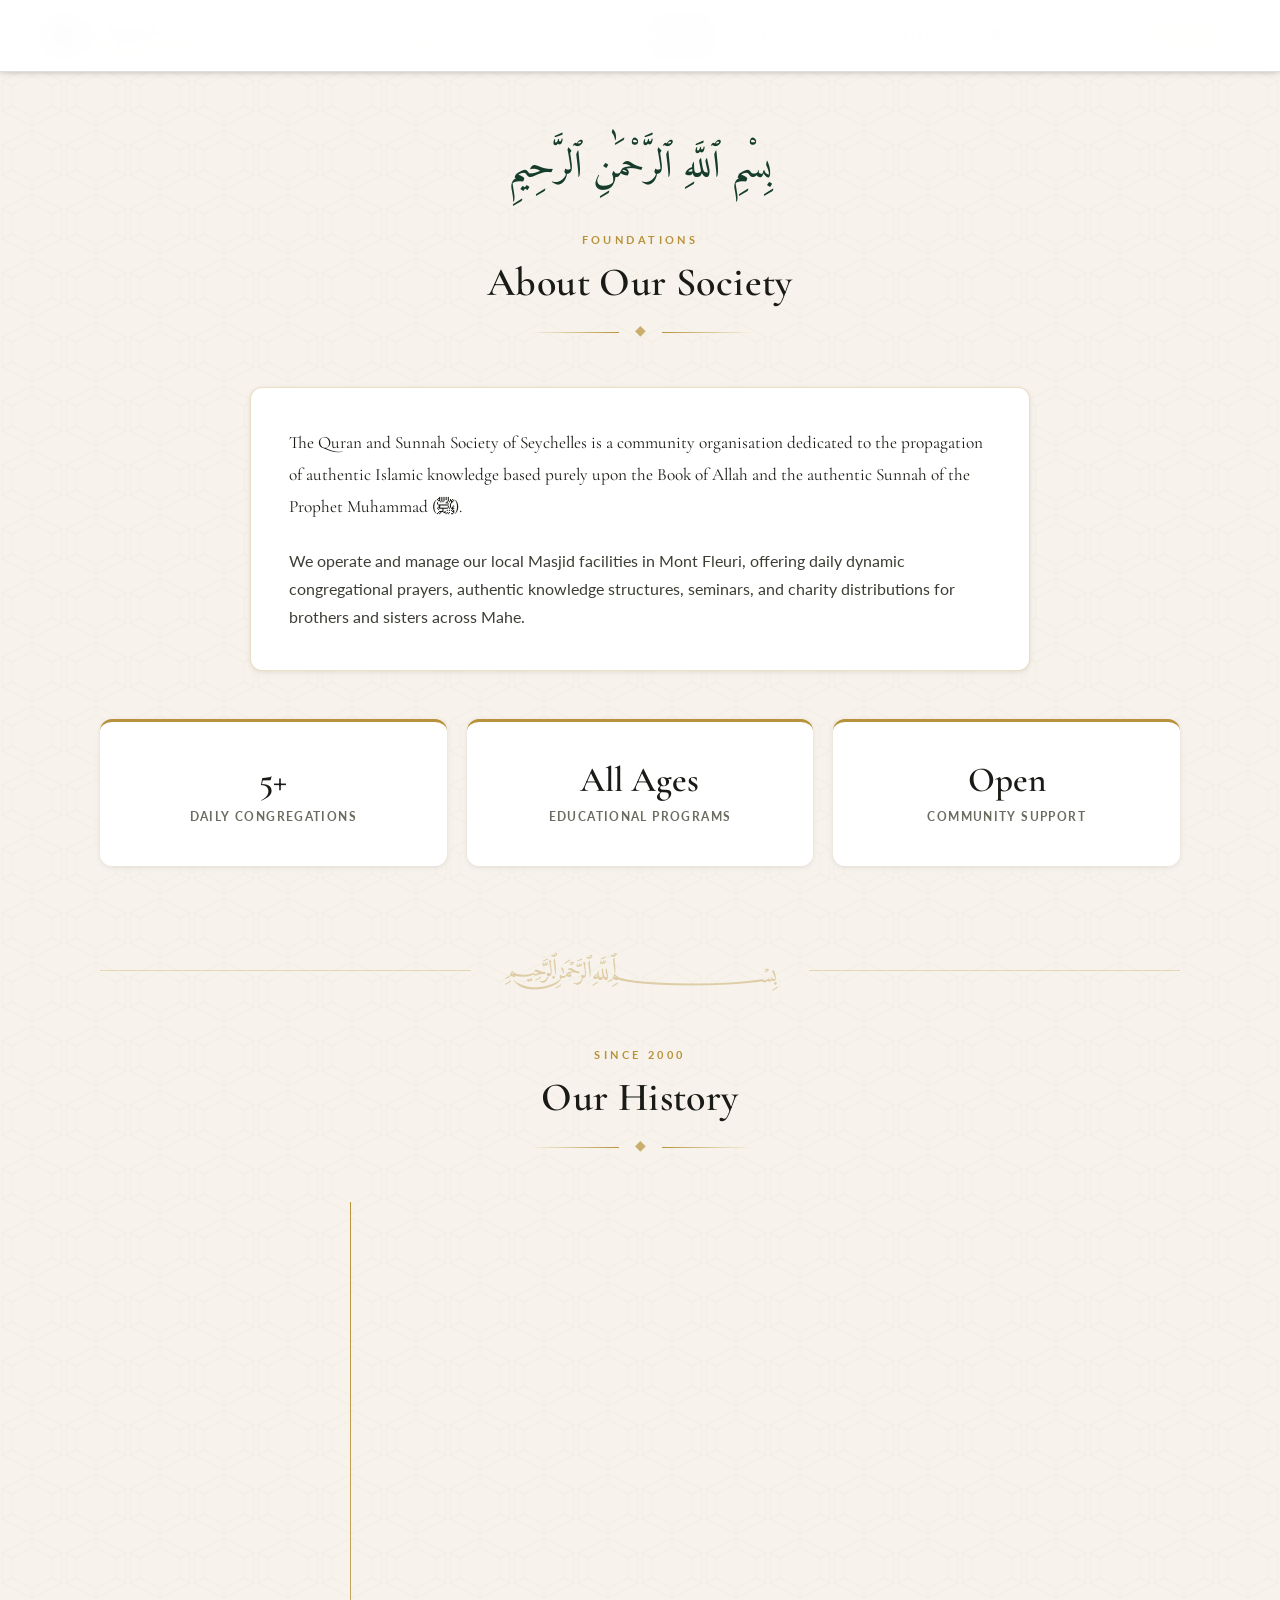
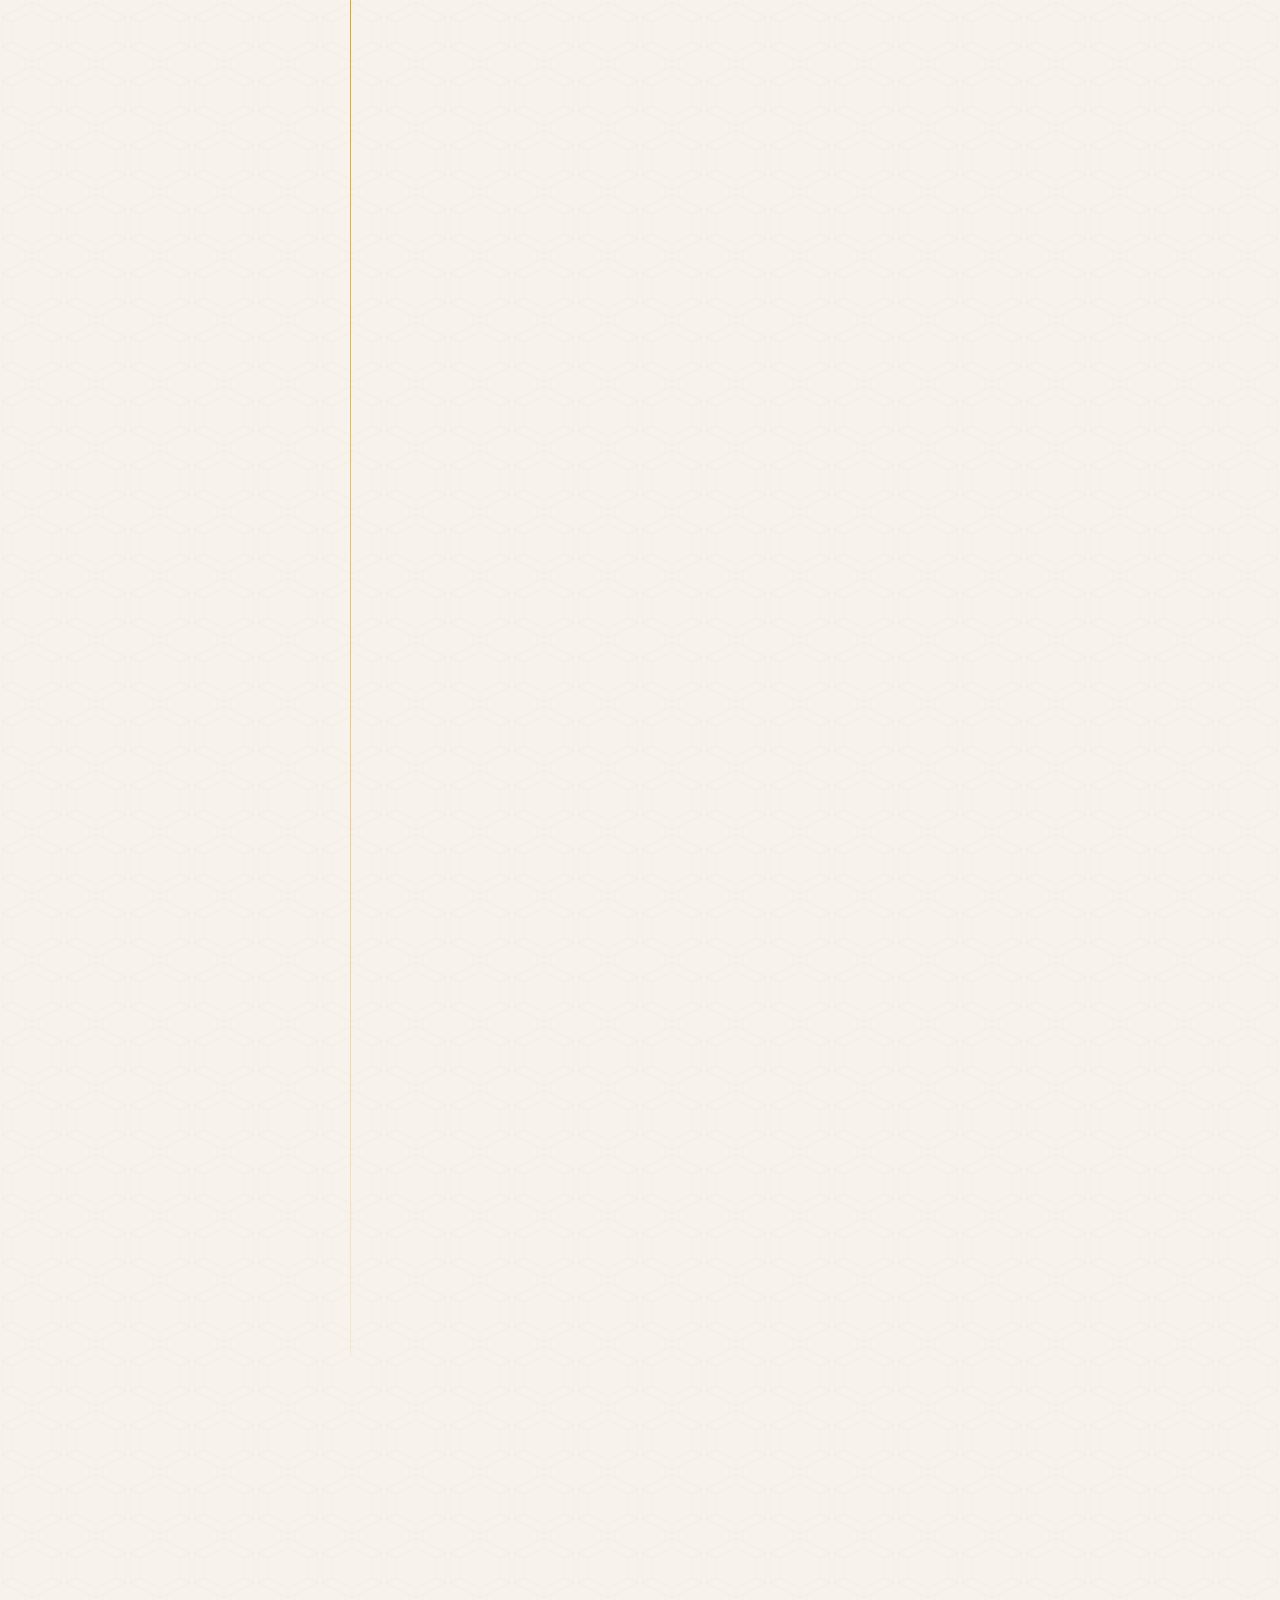
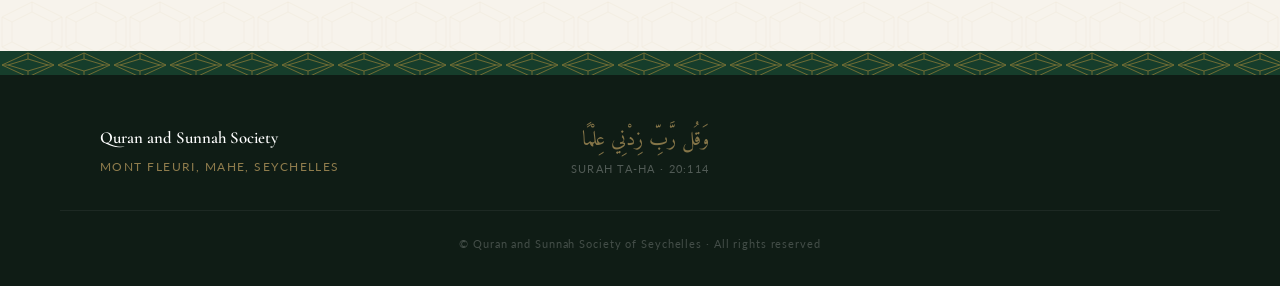
==== about.html @ 9566b336 "Add files via upload" ====
<!doctype html>
<html lang="en" data-theme="light">
  <head>
    <meta charset="UTF-8" />
    <meta name="viewport" content="width=device-width, initial-scale=1.0" />
    <title>About Us — QSS Seychelles</title>
    <link
      href="https://fonts.googleapis.com/css2?family=Cormorant+Garamond:ital,wght@0,300;0,400;0,600;0,700;1,300;1,400&family=Amiri:ital,wght@0,400;0,700;1,400&family=Lato:wght@300;400;700&display=swap"
      rel="stylesheet"
    />
    <link rel="stylesheet" href="style.css" />
    <script src="js/theme.js"></script>
    <script type="module" src="js/components/nav.js"></script>
  </head>

  <body class="geo-pattern">
    <a class="skip-link" href="#main-content">Skip to content</a>

    <nav aria-label="Main navigation">
      <a href="index.html" class="nav-logo" aria-label="QSS Seychelles – home">
        <img
          src="qss_logo.png"
          alt=""
          aria-hidden="true"
          width="42"
          height="42"
        />
        <div class="nav-logo-text">
          Quran &amp; Sunnah Society<span>Seychelles</span>
        </div>
      </a>
      <div class="nav-right">
        <button
          id="theme-toggle"
          class="theme-toggle"
          aria-label="Switch to dark mode"
          title="Switch to dark mode"
        >
          🌙
        </button>
        <button
          class="nav-toggle"
          id="nav-toggle"
          aria-label="Open navigation menu"
          aria-expanded="false"
          aria-controls="nav-links"
        >
          <span></span><span></span><span></span>
        </button>
      </div>
      <ul class="nav-links" id="nav-links" role="list">
        <li><a href="index.html">Home</a></li>
        <li>
          <a href="about.html" class="active" aria-current="page">About</a>
        </li>
        <li><a href="events.html">Events &amp; Classes</a></li>
        <li><a href="gallery.html">Gallery</a></li>
        <li><a href="donate.html">Donate</a></li>
        <li><a href="contact.html">Contact</a></li>
        <li><a href="admin.html" class="nav-admin">Dashboard</a></li>
      </ul>
    </nav>

    <main id="main-content" class="container page-wrapper">
      <div
        class="bismillah-header"
        lang="ar"
        aria-label="In the name of Allah, the Most Gracious, the Most Merciful"
      >
        بِسْمِ ٱللَّهِ ٱلرَّحْمَٰنِ ٱلرَّحِيمِ
      </div>
      <span class="eyebrow" style="text-align: center; display: block"
        >Foundations</span
      >
      <h1 class="section-title">About Our Society</h1>
      <div class="section-rule" aria-hidden="true">
        <span class="section-rule-line"></span>
        <span class="section-rule-glyph">◆</span>
        <span class="section-rule-line"></span>
      </div>

      <div class="content-card" style="max-width: 780px; margin: 0 auto 3rem">
        <p
          style="
            line-height: 1.85;
            color: var(--text-primary);
            font-size: 1.08rem;
            margin-bottom: 1.5rem;
            font-family: &quot;Cormorant Garamond&quot;, serif;
          "
        >
          The Quran and Sunnah Society of Seychelles is a community organisation
          dedicated to the propagation of authentic Islamic knowledge based
          purely upon the Book of Allah and the authentic Sunnah of the Prophet
          Muhammad (ﷺ).
        </p>
        <p
          style="
            line-height: 1.8;
            color: var(--text-secondary);
            font-size: 0.98rem;
          "
        >
          We operate and manage our local Masjid facilities in Mont Fleuri,
          offering daily dynamic congregational prayers, authentic knowledge
          structures, seminars, and charity distributions for brothers and
          sisters across Mahe.
        </p>
      </div>

      <div
        style="
          display: grid;
          grid-template-columns: repeat(
            auto-fit,
            minmax(min(100%, 220px), 1fr)
          );
          gap: 1.25rem;
          margin-top: 2rem;
        "
        role="list"
        aria-label="Key statistics"
      >
        <div
          style="
            background: var(--surface);
            padding: clamp(1.5rem, 4vw, 2.5rem) 1.5rem;
            border-radius: 12px;
            text-align: center;
            border-top: 3px solid var(--gilt);
            box-shadow: var(--shadow-sm);
          "
          role="listitem"
        >
          <div
            style="
              font-family: &quot;Cormorant Garamond&quot;, serif;
              font-size: 2.2rem;
              color: var(--text-primary);
              font-weight: 600;
              line-height: 1;
            "
          >
            5+
          </div>
          <div
            style="
              color: var(--text-muted);
              font-size: 0.72rem;
              text-transform: uppercase;
              margin-top: 0.6rem;
              font-weight: 700;
              letter-spacing: 0.12em;
            "
          >
            Daily Congregations
          </div>
        </div>
        <div
          style="
            background: var(--surface);
            padding: clamp(1.5rem, 4vw, 2.5rem) 1.5rem;
            border-radius: 12px;
            text-align: center;
            border-top: 3px solid var(--gilt);
            box-shadow: var(--shadow-sm);
          "
          role="listitem"
        >
          <div
            style="
              font-family: &quot;Cormorant Garamond&quot;, serif;
              font-size: 2.2rem;
              color: var(--text-primary);
              font-weight: 600;
              line-height: 1;
            "
          >
            All Ages
          </div>
          <div
            style="
              color: var(--text-muted);
              font-size: 0.72rem;
              text-transform: uppercase;
              margin-top: 0.6rem;
              font-weight: 700;
              letter-spacing: 0.12em;
            "
          >
            Educational Programs
          </div>
        </div>
        <div
          style="
            background: var(--surface);
            padding: clamp(1.5rem, 4vw, 2.5rem) 1.5rem;
            border-radius: 12px;
            text-align: center;
            border-top: 3px solid var(--gilt);
            box-shadow: var(--shadow-sm);
          "
          role="listitem"
        >
          <div
            style="
              font-family: &quot;Cormorant Garamond&quot;, serif;
              font-size: 2.2rem;
              color: var(--text-primary);
              font-weight: 600;
              line-height: 1;
            "
          >
            Open
          </div>
          <div
            style="
              color: var(--text-muted);
              font-size: 0.72rem;
              text-transform: uppercase;
              margin-top: 0.6rem;
              font-weight: 700;
              letter-spacing: 0.12em;
            "
          >
            Community Support
          </div>
        </div>
      </div>

      <div class="history-section">
        <div
          class="section-divider"
          style="margin-bottom: 3rem"
          aria-hidden="true"
        >
          <span class="section-divider-line"></span>
          <span class="section-divider-arabic">﷽</span>
          <span class="section-divider-line"></span>
        </div>

        <span class="eyebrow" style="text-align: center; display: block"
          >Since 2000</span
        >
        <h2 class="section-title">Our History</h2>
        <div class="section-rule" aria-hidden="true">
          <span class="section-rule-line"></span>
          <span class="section-rule-glyph">◆</span>
          <span class="section-rule-line"></span>
        </div>

        <div class="timeline">
          <div class="timeline-entry reveal">
            <div class="timeline-year">
              <span class="timeline-year-num">2000</span>
            </div>
            <div class="timeline-body">
              <div class="timeline-label">Registration</div>
              <h3 class="timeline-heading">A Society Is Founded</h3>
              <p class="timeline-text">
                The Qur'aan and Sunnah Society of Seychelles was officially
                registered on the 10th October 2000, with a common goal of
                establishing an Islamic Centre comprising a masjid, classrooms,
                an information centre, a library, and an office.
              </p>
              <p class="timeline-text">
                Islam was expanding among the Seychellois in the mid-nineties,
                and there was a growing need to decentralise the Islamic
                activities then concentrated at the single masjid in Victoria —
                the only masjid in Seychelles at that time.
              </p>
            </div>
          </div>

          <div class="timeline-entry reveal">
            <div class="timeline-year">
              <span
                class="timeline-year-num"
                style="font-size: 0.95rem; color: var(--text-muted)"
                >Early Days</span
              >
            </div>
            <div class="timeline-body">
              <div class="timeline-label">La Louise</div>
              <h3 class="timeline-heading">Humble Beginnings</h3>
              <p class="timeline-text">
                Due to limited funds and facilities, the Society initially
                functioned from La Louise — the residence of Imam Idris Yusuf,
                the first Seychellois imam to graduate from the Islamic
                University of Madinah, Saudi Arabia.
              </p>
              <p class="timeline-text">
                Daily activities included the five obligatory salah, Islamic
                knowledge sessions grounded in authentic 'aqeedah, propagation
                of Islam, and administrative work. Jumu'ah was performed under a
                large mango tree beneath a tent rented each week from SIDEC.
              </p>
              <div class="timeline-highlight">
                "Each week the few Muslim brothers willingly contributed funds
                to cater for the rental of the tent."
              </div>
            </div>
          </div>

          <div class="timeline-entry reveal">
            <div class="timeline-year">
              <span
                class="timeline-year-num"
                style="font-size: 0.95rem; color: var(--text-muted)"
                >Growth</span
              >
            </div>
            <div class="timeline-body">
              <div class="timeline-label">Beaufond Lane · Mont Fleuri</div>
              <h3 class="timeline-heading">A Permanent Home Takes Shape</h3>
              <p class="timeline-text">
                As the local Muslim population grew, membership fees allowed the
                Society to rent a carpentry workshop from Mr Fernand Laporte at
                Beaufond Lane, Mont Fleuri. All activities were relocated to
                this new address — the very land the Masjid stands on today.
              </p>
              <p class="timeline-text">
                Brothers contributed financially and physically to convert the
                workshop into a prayer hall, separated by curtains to
                accommodate male and female worshippers, with a small office and
                library alongside.
              </p>
            </div>
          </div>

          <div class="timeline-entry reveal">
            <div class="timeline-year">
              <span
                class="timeline-year-num"
                style="font-size: 0.95rem; color: var(--text-muted)"
                >Expansion</span
              >
            </div>
            <div class="timeline-body">
              <div class="timeline-label">Education &amp; Outreach</div>
              <h3 class="timeline-heading">Knowledge Programmes Flourish</h3>
              <p class="timeline-text">
                As the centre gained recognition, its programmes intensified.
                Islamic lessons in 'aqeedah, fiqh, and hadeeth were conducted
                for both men and women, alongside a madrassa for children.
                Weekend lectures and full-day educational programmes became
                regular features.
              </p>
              <p class="timeline-text">
                During Ramadan, sponsored iftar and dinner programmes were
                organised. For da'wah, adverts were placed in the local
                newspaper twice monthly offering free distribution of books, and
                visitors were welcomed to the centre.
              </p>
            </div>
          </div>

          <div class="timeline-entry reveal">
            <div class="timeline-year">
              <span class="timeline-year-num">2007</span>
            </div>
            <div class="timeline-body">
              <div class="timeline-label">Land Acquisition</div>
              <h3 class="timeline-heading">The Land Is Secured</h3>
              <p class="timeline-text">
                The centre had begun attracting foreign Muslim visitors, and
                contacts were established to seek sponsors for the construction
                of a proper masjid. Alhamdulillah, in 2007 Mr Fernand Laporte
                agreed to sell the land housing the centre to the Society.
              </p>
              <p class="timeline-text">
                An adjacent plot belonging to Mr Decise Hoarau was also
                purchased, made possible through the generous sponsorship of DAR
                AL BER Society — a charitable organisation based in Dubai.
              </p>
              <div class="timeline-highlight">
                "Upon his visit to the centre, a member of the UAE royal family
                expressed his desire to sponsor the masjid project —
                alhamdulillah."
              </div>
            </div>
          </div>

          <div class="timeline-entry reveal">
            <div class="timeline-year">
              <span class="timeline-year-num">2013</span>
            </div>
            <div class="timeline-body">
              <div class="timeline-label">Completion</div>
              <h3 class="timeline-heading">The Masjid Is Complete</h3>
              <p class="timeline-text">
                The masjid project was completed in the year 2013,
                alhamdulillah. The Quran and Sunnah Society now operates from a
                fully equipped facility: a spacious masjid, four classrooms, an
                office, a janaza room, a library, and an information centre —
                His Highness Sheikh Dr. Sultan Bin Khalifa Bin Zayed Al Nahyan's
                Masjid at Beaufond Lane, Mont Fleuri, Mahé, Seychelles.
              </p>
            </div>
          </div>
        </div>

        <div class="history-close-card reveal">
          <span class="history-close-arabic" lang="ar">الْحَمْدُ لِلَّهِ</span>
          <p class="history-close-text">
            From a mango tree and a rented tent, to a fully equipped masjid
            serving the Seychellois community — all praise and gratitude belong
            to Allah alone.
          </p>
        </div>
      </div>
    </main>

    <div class="geo-band" aria-hidden="true"></div>
    <footer class="site-footer" aria-label="Site footer">
      <div class="container footer-inner">
        <div class="footer-brand">
          <div class="footer-logo-text">Quran and Sunnah Society</div>
          <div class="footer-location">Mont Fleuri, Mahe, Seychelles</div>
        </div>
        <nav class="footer-links" aria-label="Footer navigation">
          <a href="index.html">Home</a>
          <a href="about.html">About</a>
          <a href="events.html">Events</a>
          <a href="gallery.html">Gallery</a>
          <a href="donate.html">Donate</a>
          <a href="contact.html">Contact</a>
        </nav>
        <div class="footer-ayah">
          <span class="footer-arabic" lang="ar"
            >وَقُل رَّبِّ زِدْنِي عِلْمًا</span
          >
          <span class="footer-ref">Surah Ta-Ha · 20:114</span>
        </div>
      </div>
      <div class="container footer-bottom">
        <p>© Quran and Sunnah Society of Seychelles · All rights reserved</p>
      </div>
    </footer>
  </body>
</html>
---- style.css ----
/* ==========================================================================
   QSS SEYCHELLES — REMASTERED STYLESHEET v3
   Fixes: mobile nav, hero overflow, layout stacking, responsiveness
   ========================================================================== */

@import url("https://fonts.googleapis.com/css2?family=Cormorant+Garamond:ital,wght@0,300;0,400;0,600;0,700;1,300;1,400&family=Amiri:ital,wght@0,400;0,700;1,400&family=Lato:wght@300;400;700&display=swap");

/* ══════════════════════════════════════════════════════════════════════════
   DESIGN TOKENS — LIGHT MODE (default)
   ══════════════════════════════════════════════════════════════════════════ */
:root {
  --forest: #163d2b;
  --forest-mid: #1e5238;
  --moss: #2a6049;
  --gilt: #b8923a;
  --gilt-light: #d4b06a;
  --gilt-pale: #efe3c7;

  --bg: #f7f3ec;
  --bg-mid: #ede8df;
  --surface: #ffffff;
  --surface-raised: #fdfaf6;
  --ink: #0f1c15;

  --text-primary: #1a1a16;
  --text-secondary: #3d3d35;
  --text-muted: #6b6b60;

  --border: rgba(184, 146, 58, 0.3);
  --border-strong: rgba(184, 146, 58, 0.55);

  --shadow-sm:
    0 1px 4px rgba(15, 28, 21, 0.06), 0 2px 8px rgba(15, 28, 21, 0.04);
  --shadow-md:
    0 4px 16px rgba(15, 28, 21, 0.1), 0 2px 6px rgba(15, 28, 21, 0.06);
  --shadow-lg:
    0 8px 32px rgba(15, 28, 21, 0.14), 0 3px 10px rgba(15, 28, 21, 0.07);

  --nav-bg: rgba(255, 255, 255, 0.96);
  --nav-h: 72px;
  --nav-text: var(--ink);

  --focus-ring: 0 0 0 3px rgba(184, 146, 58, 0.45);
  --transition: all 0.25s cubic-bezier(0.4, 0, 0.2, 1);

  --geo-stroke: rgba(184, 146, 58, 0.13);
  --geo-bg: var(--bg);

  --toggle-bg: var(--forest);
  --toggle-icon: "🌙";
}

/* ══════════════════════════════════════════════════════════════════════════
   DARK MODE TOKENS
   ══════════════════════════════════════════════════════════════════════════ */
[data-theme="dark"] {
  --bg: #0d1a12;
  --bg-mid: #111f16;
  --surface: #162218;
  --surface-raised: #1c2d1f;
  --ink: #f0ebe0;

  --text-primary: #ede8df;
  --text-secondary: #b8b4a8;
  --text-muted: #7a7a6e;

  --border: rgba(184, 146, 58, 0.18);
  --border-strong: rgba(184, 146, 58, 0.36);

  --shadow-sm: 0 1px 4px rgba(0, 0, 0, 0.3), 0 2px 8px rgba(0, 0, 0, 0.2);
  --shadow-md: 0 4px 16px rgba(0, 0, 0, 0.4), 0 2px 6px rgba(0, 0, 0, 0.25);
  --shadow-lg: 0 8px 32px rgba(0, 0, 0, 0.5), 0 3px 10px rgba(0, 0, 0, 0.3);

  --nav-bg: rgba(13, 26, 18, 0.97);

  --geo-stroke: rgba(184, 146, 58, 0.08);
  --gilt-pale: rgba(184, 146, 58, 0.12);

  --toggle-bg: var(--gilt);
}

@media (prefers-color-scheme: dark) {
  :root:not([data-theme="light"]) {
    --bg: #0d1a12;
    --bg-mid: #111f16;
    --surface: #162218;
    --surface-raised: #1c2d1f;
    --ink: #f0ebe0;
    --text-primary: #ede8df;
    --text-secondary: #b8b4a8;
    --text-muted: #7a7a6e;
    --border: rgba(184, 146, 58, 0.18);
    --border-strong: rgba(184, 146, 58, 0.36);
    --shadow-sm: 0 1px 4px rgba(0, 0, 0, 0.3), 0 2px 8px rgba(0, 0, 0, 0.2);
    --shadow-md: 0 4px 16px rgba(0, 0, 0, 0.4), 0 2px 6px rgba(0, 0, 0, 0.25);
    --shadow-lg: 0 8px 32px rgba(0, 0, 0, 0.5), 0 3px 10px rgba(0, 0, 0, 0.3);
    --nav-bg: rgba(13, 26, 18, 0.97);
    --geo-stroke: rgba(184, 146, 58, 0.08);
    --gilt-pale: rgba(184, 146, 58, 0.12);
  }
}

/* ══════════════════════════════════════════════════════════════════════════
   RESET & BASE
   ══════════════════════════════════════════════════════════════════════════ */
*,
*::before,
*::after {
  box-sizing: border-box;
  margin: 0;
  padding: 0;
}

html {
  scroll-behavior: smooth;
  -webkit-text-size-adjust: 100%;
}

@media (prefers-reduced-motion: reduce) {
  html {
    scroll-behavior: auto;
  }
  *,
  *::before,
  *::after {
    animation-duration: 0.01ms !important;
    animation-iteration-count: 1 !important;
    transition-duration: 0.01ms !important;
  }
}

body {
  font-family: "Lato", sans-serif;
  background: var(--bg);
  color: var(--text-primary);
  overflow-x: hidden;
  padding-top: var(--nav-h);
  line-height: 1.65;
  transition:
    background 0.3s ease,
    color 0.3s ease;
}

img {
  max-width: 100%;
  height: auto;
  display: block;
}

a {
  color: inherit;
  text-decoration: none;
}

button {
  font-family: inherit;
  cursor: pointer;
}

/* ══════════════════════════════════════════════════════════════════════════
   LAYOUT
   ══════════════════════════════════════════════════════════════════════════ */
.container {
  width: 100%;
  max-width: 1160px;
  margin: 0 auto;
  padding: 0 clamp(1rem, 4vw, 2.5rem);
}

/* ══════════════════════════════════════════════════════════════════════════
   GEOMETRIC BACKGROUND PATTERN
   ══════════════════════════════════════════════════════════════════════════ */
.geo-pattern {
  background-color: var(--bg);
  background-image: url("data:image/svg+xml,%3Csvg xmlns='http://www.w3.org/2000/svg' width='64' height='64'%3E%3Cg fill='none' stroke='%23B8923A' stroke-width='0.45' opacity='0.12'%3E%3Cpolygon points='32,2 62,17 62,47 32,62 2,47 2,17'/%3E%3Cpolygon points='32,12 52,22 52,42 32,52 12,42 12,22'/%3E%3Cline x1='32' y1='2' x2='32' y2='12'/%3E%3Cline x1='62' y1='17' x2='52' y2='22'/%3E%3Cline x1='62' y1='47' x2='52' y2='42'/%3E%3Cline x1='32' y1='62' x2='32' y2='52'/%3E%3Cline x1='2' y1='47' x2='12' y2='42'/%3E%3Cline x1='2' y1='17' x2='12' y2='22'/%3E%3C/g%3E%3C/svg%3E");
}

[data-theme="dark"] .geo-pattern {
  background-image: url("data:image/svg+xml,%3Csvg xmlns='http://www.w3.org/2000/svg' width='64' height='64'%3E%3Cg fill='none' stroke='%23B8923A' stroke-width='0.45' opacity='0.06'%3E%3Cpolygon points='32,2 62,17 62,47 32,62 2,47 2,17'/%3E%3Cpolygon points='32,12 52,22 52,42 32,52 12,42 12,22'/%3E%3Cline x1='32' y1='2' x2='32' y2='12'/%3E%3Cline x1='62' y1='17' x2='52' y2='22'/%3E%3Cline x1='62' y1='47' x2='52' y2='42'/%3E%3Cline x1='32' y1='62' x2='32' y2='52'/%3E%3Cline x1='2' y1='47' x2='12' y2='42'/%3E%3Cline x1='2' y1='17' x2='12' y2='22'/%3E%3C/g%3E%3C/svg%3E");
}

/* ══════════════════════════════════════════════════════════════════════════
   GEO BAND DIVIDER
   ══════════════════════════════════════════════════════════════════════════ */
.geo-band {
  width: 100%;
  height: 24px;
  background-color: var(--forest);
  background-image: url("data:image/svg+xml,%3Csvg xmlns='http://www.w3.org/2000/svg' width='56' height='28'%3E%3Cg fill='none' stroke='%23B8923A' stroke-width='1' opacity='0.55'%3E%3Cpolygon points='28,2 54,14 28,26 2,14'/%3E%3Cpolygon points='28,8 48,14 28,20 8,14'/%3E%3Cline x1='28' y1='2' x2='28' y2='8'/%3E%3Cline x1='54' y1='14' x2='48' y2='14'/%3E%3Cline x1='28' y1='26' x2='28' y2='20'/%3E%3Cline x1='2' y1='14' x2='8' y2='14'/%3E%3C/g%3E%3C/svg%3E");
  flex-shrink: 0;
}

/* ══════════════════════════════════════════════════════════════════════════
   NAVIGATION — FIXED MOBILE HAMBURGER + LAYOUT
   ══════════════════════════════════════════════════════════════════════════ */
nav {
  position: fixed;
  top: 0;
  left: 0;
  right: 0;
  height: var(--nav-h);
  background: var(--nav-bg);
  backdrop-filter: blur(16px);
  -webkit-backdrop-filter: blur(16px);
  border-bottom: 1px solid var(--border);
  display: flex;
  justify-content: space-between;
  align-items: center;
  padding: 0 clamp(1rem, 4vw, 2.5rem);
  z-index: 1000;
  box-shadow: var(--shadow-sm);
  transition:
    background 0.3s ease,
    border-color 0.3s ease;
}

[data-theme="light"] nav {
  background: rgba(255, 255, 255, 0.95);
  border-bottom-color: rgba(15, 28, 21, 0.14);
}

[data-theme="dark"] nav {
  background: rgba(13, 26, 18, 0.95);
  border-bottom-color: rgba(184, 146, 58, 0.24);
}

/* Logo */
.nav-logo {
  display: flex;
  align-items: center;
  gap: 0.75rem;
  text-decoration: none;
  flex-shrink: 0;
  min-width: 0;
}

.nav-logo img {
  height: 42px;
  width: auto;
  flex-shrink: 0;
  transition: transform 0.25s ease;
}

.nav-logo:hover img {
  transform: scale(1.06);
}

.nav-logo-text {
  font-family: "Cormorant Garamond", serif;
  color: var(--forest);
  font-weight: 700;
  font-size: clamp(0.9rem, 2vw, 1.1rem);
  display: flex;
  flex-direction: column;
  line-height: 1.2;
  min-width: 0;
}

[data-theme="dark"] .nav-logo-text {
  color: #6fb88a;
}

.nav-logo-text span {
  font-size: 0.65rem;
  font-family: "Lato", sans-serif;
  color: var(--gilt);
  text-transform: uppercase;
  letter-spacing: 0.24em;
  font-weight: 700;
}

/* Nav right group — theme toggle + hamburger */
.nav-right {
  display: flex;
  align-items: center;
  gap: 0.5rem;
}

/* Links */
.nav-links {
  display: flex;
  list-style: none;
  gap: 0.15rem;
  align-items: center;
}

.nav-links a {
  display: flex;
  align-items: center;
  text-decoration: none;
  color: var(--nav-text);
  font-size: 0.73rem;
  font-family: "Lato", sans-serif;
  font-weight: 700;
  text-transform: uppercase;
  letter-spacing: 0.11em;
  padding: 0.5rem 0.65rem;
  border-radius: 6px;
  transition: var(--transition);
  white-space: nowrap;
  min-height: 44px;
}

.nav-links a:hover {
  color: var(--forest);
  background: rgba(22, 61, 43, 0.12);
}

[data-theme="dark"] .nav-links a:hover {
  color: #6fb88a;
  background: rgba(111, 184, 138, 0.1);
}

.nav-links a:focus-visible {
  outline: none;
  box-shadow: var(--focus-ring);
}

.nav-links a.active {
  color: var(--forest);
  background: rgba(22, 61, 43, 0.12);
  position: relative;
}

[data-theme="dark"] .nav-links a.active {
  color: #6fb88a;
  background: rgba(111, 184, 138, 0.1);
}

.nav-links a.active::after {
  content: "";
  position: absolute;
  bottom: 6px;
  left: 0.65rem;
  right: 0.65rem;
  height: 2px;
  background: var(--gilt);
  border-radius: 2px;
}

.nav-links .nav-admin {
  color: var(--gilt) !important;
  border: 1px solid var(--border-strong);
  border-radius: 6px;
  margin-left: 0.25rem;
}

.nav-links .nav-admin:hover {
  background: var(--forest);
  color: var(--gilt-light) !important;
  border-color: var(--forest);
}

/* Dark mode toggle */
.theme-toggle {
  background: var(--surface);
  border: 1px solid var(--border-strong);
  border-radius: 10px;
  width: 44px;
  height: 40px;
  display: flex;
  align-items: center;
  justify-content: center;
  font-size: 1rem;
  color: var(--text-primary);
  transition: var(--transition);
  flex-shrink: 0;
  cursor: pointer;
}

.theme-toggle:hover {
  background: var(--bg-mid);
  border-color: var(--forest);
  color: var(--forest);
}

[data-theme="dark"] .theme-toggle {
  background: var(--surface-raised);
  color: var(--text-primary);
}

[data-theme="dark"] .theme-toggle:hover {
  background: var(--surface);
}

.theme-toggle:focus-visible {
  outline: none;
  box-shadow: var(--focus-ring);
}

/* Hamburger — hidden on desktop */
.nav-toggle {
  display: none;
  flex-direction: column;
  gap: 5px;
  background: var(--surface);
  border: 1px solid var(--border);
  border-radius: 10px;
  cursor: pointer;
  padding: 8px;
  min-width: 44px;
  min-height: 44px;
  align-items: center;
  justify-content: center;
}

.nav-toggle span {
  display: block;
  width: 22px;
  height: 2px;
  background: var(--text-primary);
  transition: var(--transition);
  border-radius: 2px;
}

[data-theme="dark"] .nav-toggle {
  background: var(--surface-raised);
  border-color: var(--border-strong);
}

.nav-toggle[aria-expanded="true"] span:nth-child(1) {
  transform: translateY(7px) rotate(45deg);
}
.nav-toggle[aria-expanded="true"] span:nth-child(2) {
  opacity: 0;
}
.nav-toggle[aria-expanded="true"] span:nth-child(3) {
  transform: translateY(-7px) rotate(-45deg);
}

/* ══════════════════════════════════════════════════════════════════════════
   TYPOGRAPHY
   ══════════════════════════════════════════════════════════════════════════ */
.eyebrow {
  display: block;
  font-family: "Lato", sans-serif;
  font-size: 0.67rem;
  font-weight: 700;
  text-transform: uppercase;
  letter-spacing: 0.32em;
  color: var(--gilt);
  margin-bottom: 0.65rem;
}

.section-title {
  font-family: "Cormorant Garamond", serif;
  color: var(--text-primary);
  font-size: clamp(1.75rem, 3.5vw, 2.5rem);
  font-weight: 600;
  line-height: 1.18;
  letter-spacing: 0.01em;
  text-align: center;
}

.section-rule {
  display: flex;
  align-items: center;
  justify-content: center;
  gap: 1rem;
  margin: 0.9rem auto 2.75rem;
}

.section-rule-line {
  flex: 1;
  max-width: 90px;
  height: 1px;
  background: linear-gradient(90deg, transparent, var(--gilt));
}

.section-rule-line:last-child {
  background: linear-gradient(90deg, var(--gilt), transparent);
}

.section-rule-glyph {
  font-family: "Amiri", serif;
  color: var(--gilt);
  font-size: 0.85rem;
  opacity: 0.7;
}

.bismillah-header {
  text-align: center;
  font-family: "Amiri", serif;
  font-size: clamp(1.8rem, 4vw, 2.4rem);
  color: var(--forest);
  margin-bottom: 2rem;
  font-weight: 400;
}

[data-theme="dark"] .bismillah-header {
  color: #6fb88a;
}

/* ══════════════════════════════════════════════════════════════════════════
   HERO — FIXED OVERFLOW ON MOBILE
   ══════════════════════════════════════════════════════════════════════════ */
.hero-showcase {
  position: relative;
  min-height: 100svh; /* use svh to prevent mobile browser chrome issues */
  display: flex;
  flex-direction: column;
  align-items: center;
  justify-content: center;
  overflow: hidden;
  padding: clamp(5rem, 12vh, 8rem) clamp(1rem, 5vw, 3rem)
    clamp(4rem, 10vh, 6rem);
  background: linear-gradient(160deg, #0a1610 0%, #0f2318 45%, #163d2b 100%);
}

#hero-canvas {
  position: absolute;
  inset: 0;
  width: 100%;
  height: 100%;
  opacity: 0.18;
  pointer-events: none;
}

.hero-glow {
  position: absolute;
  top: 50%;
  left: 50%;
  transform: translate(-50%, -55%);
  width: min(700px, 90vw);
  height: min(700px, 90vw);
  background: radial-gradient(
    ellipse,
    rgba(184, 146, 58, 0.12) 0%,
    transparent 70%
  );
  pointer-events: none;
}

.hero-inner {
  position: relative;
  z-index: 2;
  text-align: center;
  max-width: min(820px, 100%);
  width: 100%;
  animation: heroFadeUp 1.1s cubic-bezier(0.22, 1, 0.36, 1) both;
}

@keyframes heroFadeUp {
  from {
    opacity: 0;
    transform: translateY(28px);
  }
  to {
    opacity: 1;
    transform: translateY(0);
  }
}

.hero-bismillah {
  font-family: "Amiri", serif;
  font-size: clamp(1.3rem, 4vw, 2.5rem);
  color: var(--gilt-light);
  margin-bottom: 1.25rem;
  opacity: 0;
  animation: heroFadeUp 1s 0.3s both;
  letter-spacing: 1.5px;
}

.hero-eyebrow {
  font-family: "Lato", sans-serif;
  font-size: clamp(0.6rem, 1.5vw, 0.67rem);
  font-weight: 700;
  letter-spacing: 0.42em;
  text-transform: uppercase;
  color: var(--gilt);
  opacity: 0;
  animation: heroFadeUp 1s 0.5s both;
  margin-bottom: 0.9rem;
}

.hero-showcase h1 {
  font-family: "Cormorant Garamond", serif;
  font-size: clamp(2rem, 7vw, 5rem);
  font-weight: 600;
  letter-spacing: 0.01em;
  line-height: 1.08;
  color: #fff;
  margin-bottom: 0;
  opacity: 0;
  animation: heroFadeUp 1s 0.6s both;
  text-shadow: 0 4px 40px rgba(0, 0, 0, 0.4);
  word-break: break-word;
}

.hero-rule {
  display: flex;
  align-items: center;
  justify-content: center;
  gap: 1.25rem;
  margin: 1.5rem auto;
  max-width: 300px;
  opacity: 0;
  animation: heroFadeUp 1s 0.75s both;
}

.hero-rule-line {
  flex: 1;
  height: 1px;
  background: rgba(184, 146, 58, 0.45);
}
.hero-rule-glyph {
  color: var(--gilt);
  font-size: 0.55rem;
}

.hero-location {
  font-family: "Lato", sans-serif;
  font-size: 0.7rem;
  color: var(--gilt-light);
  letter-spacing: 0.38em;
  text-transform: uppercase;
  opacity: 0;
  animation: heroFadeUp 1s 0.85s both;
  margin-bottom: 0.5rem;
}

.hero-tagline {
  font-family: "Cormorant Garamond", serif;
  font-size: clamp(0.9rem, 2vw, 1.1rem);
  font-style: italic;
  color: rgba(255, 255, 255, 0.55);
  font-weight: 300;
  letter-spacing: 0.03em;
  opacity: 0;
  animation: heroFadeUp 1s 0.95s both;
  margin-bottom: 2rem;
  padding: 0 0.5rem;
}

.hero-actions {
  display: flex;
  gap: 1rem;
  justify-content: center;
  flex-wrap: wrap;
  opacity: 0;
  animation: heroFadeUp 1s 1.05s both;
  padding: 0 0.5rem;
}

.hero-scroll {
  position: absolute;
  bottom: 2rem;
  left: 50%;
  transform: translateX(-50%);
  display: flex;
  flex-direction: column;
  align-items: center;
  gap: 0.5rem;
  opacity: 0;
  animation: heroFadeUp 1s 1.4s both;
  z-index: 2;
}

.hero-scroll span {
  font-size: 0.6rem;
  letter-spacing: 0.3em;
  text-transform: uppercase;
  color: rgba(255, 255, 255, 0.28);
  font-family: "Lato", sans-serif;
  font-weight: 700;
}

.hero-scroll-line {
  width: 1px;
  height: 36px;
  background: linear-gradient(to bottom, rgba(184, 146, 58, 0.55), transparent);
  animation: scrollPulse 2s ease-in-out infinite;
}

@keyframes scrollPulse {
  0%,
  100% {
    opacity: 0.4;
  }
  50% {
    opacity: 1;
  }
}

/* ══════════════════════════════════════════════════════════════════════════
   BUTTONS
   ══════════════════════════════════════════════════════════════════════════ */
.btn-primary {
  display: inline-flex;
  align-items: center;
  justify-content: center;
  background: var(--forest);
  color: #fff;
  border: 1.5px solid var(--forest);
  padding: 0.75rem 1.85rem;
  font-family: "Lato", sans-serif;
  font-size: 0.75rem;
  font-weight: 700;
  text-transform: uppercase;
  letter-spacing: 0.15em;
  border-radius: 8px;
  cursor: pointer;
  text-decoration: none;
  transition: var(--transition);
  min-height: 44px;
}

.btn-primary:hover {
  background: var(--gilt);
  border-color: var(--gilt);
  color: #0f1c15;
  transform: translateY(-2px);
  box-shadow: var(--shadow-md);
}

.btn-primary:focus-visible {
  outline: none;
  box-shadow: var(--focus-ring);
}

.btn-outline {
  display: inline-flex;
  align-items: center;
  justify-content: center;
  background: transparent;
  color: var(--text-primary);
  border: 1.5px solid var(--border-strong);
  padding: 0.75rem 1.85rem;
  font-family: "Lato", sans-serif;
  font-size: 0.75rem;
  font-weight: 700;
  text-transform: uppercase;
  letter-spacing: 0.15em;
  border-radius: 8px;
  cursor: pointer;
  text-decoration: none;
  transition: var(--transition);
  min-height: 44px;
}

.btn-outline:hover,
.btn-outline.active {
  background: var(--forest);
  color: #fff;
  border-color: var(--forest);
  transform: translateY(-2px);
}

.btn-outline:focus-visible {
  outline: none;
  box-shadow: var(--focus-ring);
}

.btn-hero-primary {
  display: inline-flex;
  align-items: center;
  justify-content: center;
  background: var(--gilt);
  color: #0f1c15;
  border: 1.5px solid var(--gilt);
  padding: 0.85rem 2.2rem;
  font-family: "Lato", sans-serif;
  font-size: 0.75rem;
  font-weight: 700;
  text-transform: uppercase;
  letter-spacing: 0.17em;
  border-radius: 8px;
  text-decoration: none;
  transition: var(--transition);
  min-height: 44px;
}

.btn-hero-primary:hover {
  background: var(--gilt-light);
  border-color: var(--gilt-light);
  transform: translateY(-2px);
  box-shadow: 0 8px 24px rgba(184, 146, 58, 0.25);
}

.btn-hero-outline {
  display: inline-flex;
  align-items: center;
  justify-content: center;
  background: transparent;
  color: rgba(255, 255, 255, 0.88);
  border: 1.5px solid rgba(255, 255, 255, 0.32);
  padding: 0.85rem 2.2rem;
  font-family: "Lato", sans-serif;
  font-size: 0.75rem;
  font-weight: 700;
  text-transform: uppercase;
  letter-spacing: 0.17em;
  border-radius: 8px;
  text-decoration: none;
  transition: var(--transition);
  min-height: 44px;
}

.btn-hero-outline:hover {
  border-color: var(--gilt);
  color: var(--gilt-light);
  transform: translateY(-2px);
}

/* ══════════════════════════════════════════════════════════════════════════
   QUICKLINKS STRIP
   ══════════════════════════════════════════════════════════════════════════ */
.quicklinks-strip {
  background: rgba(22, 61, 43, 0.04);
  border-top: 1px solid var(--border);
  border-bottom: 1px solid var(--border);
}

[data-theme="dark"] .quicklinks-strip {
  background: rgba(111, 184, 138, 0.04);
}

.quicklinks-inner {
  display: grid;
  grid-template-columns: repeat(4, 1fr);
}

.quicklink-item {
  display: flex;
  flex-direction: column;
  align-items: center;
  gap: 0.45rem;
  padding: clamp(0.9rem, 2vw, 1.4rem) 1rem;
  text-decoration: none;
  color: var(--text-secondary);
  font-size: 0.7rem;
  font-weight: 700;
  text-transform: uppercase;
  letter-spacing: 0.1em;
  transition: var(--transition);
  font-family: "Lato", sans-serif;
  border-right: 1px solid var(--border);
  text-align: center;
  min-height: 44px;
  justify-content: center;
}

.quicklink-item:last-child {
  border-right: none;
}

.quicklink-item:hover {
  background: var(--forest);
  color: var(--gilt-light);
}

.quicklink-item:focus-visible {
  outline: none;
  box-shadow: inset var(--focus-ring);
}

.quicklink-icon {
  font-size: 1.4rem;
  line-height: 1;
  display: block;
}

/* ══════════════════════════════════════════════════════════════════════════
   CONTENT CARDS
   ══════════════════════════════════════════════════════════════════════════ */
.content-card {
  background: var(--surface);
  border: 1px solid var(--border);
  border-radius: 12px;
  box-shadow: var(--shadow-sm);
  padding: clamp(1.5rem, 3vw, 2.5rem);
  transition:
    background 0.3s ease,
    border-color 0.3s ease,
    box-shadow 0.25s ease;
}

.content-card:hover {
  box-shadow: var(--shadow-md);
  border-color: var(--border-strong);
}

/* ══════════════════════════════════════════════════════════════════════════
   PRAYER TIMES
   ══════════════════════════════════════════════════════════════════════════ */
.prayer-showcase {
  padding: clamp(3rem, 6vw, 5rem) 0 clamp(2.5rem, 5vw, 4rem);
}

.prayer-date-label {
  text-align: center;
  color: var(--text-muted);
  font-size: 0.8rem;
  font-weight: 700;
  letter-spacing: 0.09em;
  text-transform: uppercase;
  margin-bottom: 0.3rem;
}

.hijri-date-label {
  text-align: center;
  font-family: "Amiri", serif;
  font-size: 1.2rem;
  color: var(--gilt);
  margin-bottom: 2rem;
  display: block;
}

.countdown-wrap {
  background: var(--forest);
  border-radius: 16px;
  padding: clamp(1.5rem, 4vw, 2.25rem) clamp(1.5rem, 5vw, 3rem);
  max-width: min(520px, 100%);
  margin: 0 auto 3rem;
  text-align: center;
  position: relative;
  overflow: hidden;
  border: 1px solid rgba(184, 146, 58, 0.25);
  box-shadow:
    0 16px 48px rgba(15, 28, 21, 0.18),
    0 4px 12px rgba(15, 28, 21, 0.1);
}

.countdown-wrap::before {
  content: "";
  position: absolute;
  top: 0;
  left: 10%;
  right: 10%;
  height: 1px;
  background: linear-gradient(90deg, transparent, var(--gilt), transparent);
}

.countdown-wrap::after {
  content: "";
  position: absolute;
  inset: 0;
  background-image: url("data:image/svg+xml,%3Csvg xmlns='http://www.w3.org/2000/svg' width='48' height='48'%3E%3Cg fill='none' stroke='%23B8923A' stroke-width='0.3' opacity='0.08'%3E%3Cpolygon points='24,2 46,13 46,35 24,46 2,35 2,13'/%3E%3C/g%3E%3C/svg%3E");
  pointer-events: none;
}

.countdown-next-prayer {
  font-family: "Lato", sans-serif;
  font-size: 0.63rem;
  font-weight: 700;
  letter-spacing: 0.3em;
  text-transform: uppercase;
  color: rgba(255, 255, 255, 0.4);
  margin-bottom: 0.35rem;
  position: relative;
  z-index: 1;
}

.countdown-prayer-name {
  font-family: "Cormorant Garamond", serif;
  font-size: 1.8rem;
  font-weight: 600;
  color: var(--gilt-light);
  margin-bottom: 0.15rem;
  position: relative;
  z-index: 1;
}

#next-prayer-countdown {
  font-family: "Cormorant Garamond", serif;
  font-size: clamp(2.2rem, 7vw, 3.6rem);
  font-weight: 600;
  color: #fff;
  letter-spacing: 0.06em;
  line-height: 1;
  margin-bottom: 0.4rem;
  position: relative;
  z-index: 1;
}

#next-prayer-label {
  font-size: 0.68rem;
  text-transform: uppercase;
  letter-spacing: 0.2em;
  opacity: 0.45;
  font-weight: 700;
  font-family: "Lato", sans-serif;
  position: relative;
  z-index: 1;
}

.prayer-grid {
  display: grid;
  grid-template-columns: repeat(6, 1fr);
  gap: clamp(0.6rem, 2vw, 1rem);
  margin-bottom: 1.75rem;
}

.prayer-card {
  background: var(--surface);
  border: 1px solid var(--border);
  border-radius: 12px;
  padding: clamp(1rem, 2.5vw, 1.6rem) clamp(0.5rem, 1.5vw, 0.75rem);
  text-align: center;
  box-shadow: var(--shadow-sm);
  transition: var(--transition);
  position: relative;
  overflow: hidden;
}

.prayer-card::before {
  content: "";
  position: absolute;
  bottom: 0;
  left: 0;
  right: 0;
  height: 2px;
  background: linear-gradient(90deg, transparent, var(--border), transparent);
  transition: var(--transition);
}

.prayer-card:hover {
  transform: translateY(-4px);
  box-shadow: var(--shadow-md);
}

.prayer-card.active-prayer {
  background: var(--forest);
  border-color: var(--gilt);
  transform: translateY(-6px) scale(1.04);
  box-shadow: 0 16px 40px rgba(22, 61, 43, 0.25);
  z-index: 2;
}

.prayer-card.active-prayer::before {
  background: linear-gradient(90deg, transparent, var(--gilt), transparent);
}

.prayer-card.active-prayer .prayer-ar {
  color: var(--gilt-light);
}
.prayer-card.active-prayer .prayer-en {
  color: rgba(255, 255, 255, 0.75);
}
.prayer-card.active-prayer .prayer-time {
  color: #fff;
}

.prayer-card.active-prayer::after {
  content: "▲ NEXT";
  position: absolute;
  top: 7px;
  right: 7px;
  font-size: 0.52rem;
  font-weight: 700;
  font-family: "Lato", sans-serif;
  color: var(--gilt);
  letter-spacing: 0.1em;
}

.prayer-ar {
  font-family: "Amiri", serif;
  font-size: clamp(1.3rem, 3vw, 1.7rem);
  color: var(--gilt);
  margin-bottom: 0.3rem;
  line-height: 1;
}

.prayer-en {
  font-family: "Cormorant Garamond", serif;
  font-weight: 600;
  color: var(--forest);
  font-size: clamp(0.8rem, 1.5vw, 0.9rem);
  margin-bottom: 0.5rem;
  letter-spacing: 0.02em;
}

[data-theme="dark"] .prayer-en {
  color: #6fb88a;
}

.prayer-time {
  font-size: clamp(0.95rem, 2vw, 1.1rem);
  font-weight: 700;
  color: var(--text-primary);
  font-family: "Lato", sans-serif;
}

.prayer-note {
  text-align: center;
  color: var(--text-muted);
  font-size: 0.83rem;
  font-style: italic;
  margin-bottom: 3rem;
  opacity: 0.8;
}

/* Jumuah */
.jumuah-grid {
  max-width: 640px;
  margin: 0 auto;
}

.jumuah-card {
  background: var(--surface);
  border: 1px solid var(--border-strong);
  border-radius: 12px;
  padding: clamp(1.5rem, 3vw, 2rem) clamp(1.5rem, 4vw, 2.5rem);
  display: flex;
  align-items: center;
  gap: clamp(1rem, 3vw, 2rem);
  box-shadow: var(--shadow-sm);
  position: relative;
  overflow: hidden;
}

.jumuah-card::before {
  content: "";
  position: absolute;
  left: 0;
  top: 0;
  bottom: 0;
  width: 4px;
  background: linear-gradient(to bottom, var(--gilt), var(--gilt-light));
}

.jumuah-badge {
  font-size: 2rem;
  flex-shrink: 0;
  width: 60px;
  height: 60px;
  display: flex;
  align-items: center;
  justify-content: center;
  background: rgba(184, 146, 58, 0.1);
  border-radius: 50%;
  border: 1px solid var(--border);
}

.jumuah-title {
  font-family: "Cormorant Garamond", serif;
  color: var(--text-primary);
  font-size: 1.2rem;
  font-weight: 600;
  margin-bottom: 0.15rem;
}

.jumuah-time-val {
  font-size: 1.45rem;
  font-weight: 700;
  color: var(--gilt);
  font-family: "Lato", sans-serif;
  margin-bottom: 0.35rem;
}

.jumuah-desc {
  color: var(--text-secondary);
  font-size: 0.9rem;
  line-height: 1.65;
}

/* ══════════════════════════════════════════════════════════════════════════
   SECTION DIVIDERS
   ══════════════════════════════════════════════════════════════════════════ */
.section-divider {
  display: flex;
  align-items: center;
  gap: 2rem;
  padding: 1rem 0;
  margin: 1rem 0;
}

.section-divider-line {
  flex: 1;
  height: 1px;
  background: var(--border);
}

.section-divider-arabic {
  font-family: "Amiri", serif;
  font-size: 1.5rem;
  color: var(--gilt);
  opacity: 0.38;
  line-height: 1;
}

/* ══════════════════════════════════════════════════════════════════════════
   DAILY REMINDER
   ══════════════════════════════════════════════════════════════════════════ */
.reminders-section {
  padding: clamp(3rem, 6vw, 5rem) 0;
}

.reminder-box {
  background: var(--surface);
  max-width: 860px;
  margin: 0 auto;
  padding: clamp(2rem, 5vw, 3.5rem) clamp(1.5rem, 5vw, 4rem);
  border-radius: 16px;
  border: 1px solid var(--border);
  box-shadow: var(--shadow-sm);
  position: relative;
  overflow: hidden;
  text-align: center;
  transition:
    opacity 0.25s ease,
    transform 0.25s ease,
    background 0.3s ease;
}

.reminder-box::before {
  content: "";
  position: absolute;
  top: 0;
  left: 0;
  right: 0;
  height: 3px;
  background: linear-gradient(90deg, var(--forest), var(--gilt), var(--forest));
}

.reminder-box::after {
  content: "❝";
  position: absolute;
  top: 1.25rem;
  left: 1.75rem;
  font-size: 5rem;
  font-family: "Cormorant Garamond", serif;
  color: rgba(184, 146, 58, 0.06);
  line-height: 1;
  pointer-events: none;
}

.reminder-ar-text {
  font-family: "Amiri", serif;
  font-size: clamp(1.4rem, 4vw, 2.1rem);
  color: var(--text-primary);
  direction: rtl;
  line-height: 2;
  margin-bottom: 1.5rem;
  position: relative;
}

.reminder-en-text {
  font-family: "Cormorant Garamond", serif;
  font-size: clamp(1rem, 2.5vw, 1.2rem);
  color: var(--text-secondary);
  line-height: 1.75;
  font-style: italic;
  margin-bottom: 1.1rem;
  font-weight: 400;
}

.reminder-reference {
  font-family: "Lato", sans-serif;
  color: var(--gilt);
  font-size: 0.7rem;
  font-weight: 700;
  text-transform: uppercase;
  letter-spacing: 0.22em;
}

.reminder-nav {
  display: flex;
  justify-content: center;
  gap: 0.6rem;
  margin-top: 2rem;
}

.reminder-dot {
  width: 7px;
  height: 7px;
  border-radius: 50%;
  background: var(--border-strong);
  cursor: pointer;
  transition: var(--transition);
  border: none;
  padding: 0;
  min-width: 7px;
}

.reminder-dot.active {
  background: var(--gilt);
  transform: scale(1.35);
}

/* ══════════════════════════════════════════════════════════════════════════
   ABOUT STRIP
   ══════════════════════════════════════════════════════════════════════════ */
.about-strip {
  background: var(--forest);
  border-radius: 16px;
  overflow: hidden;
  margin: 0 0 clamp(3rem, 6vw, 5rem);
  box-shadow: 0 12px 40px rgba(15, 28, 21, 0.18);
  position: relative;
}

.about-strip::before {
  content: "";
  position: absolute;
  inset: 0;
  background-image: url("data:image/svg+xml,%3Csvg xmlns='http://www.w3.org/2000/svg' width='72' height='72'%3E%3Cg fill='none' stroke='%23B8923A' stroke-width='0.5' opacity='0.06'%3E%3Cpolygon points='36,2 70,19 70,53 36,70 2,53 2,19'/%3E%3C/g%3E%3C/svg%3E");
  pointer-events: none;
}

.about-strip-inner {
  display: grid;
  grid-template-columns: 1fr 250px;
  position: relative;
  z-index: 1;
}

.about-strip-text {
  padding: clamp(2rem, 5vw, 3.5rem);
  border-right: 1px solid rgba(184, 146, 58, 0.15);
}

.about-strip-text .eyebrow {
  color: var(--gilt);
}

.about-strip-title {
  font-family: "Cormorant Garamond", serif;
  color: #fff;
  font-size: clamp(1.6rem, 3.5vw, 2rem);
  font-weight: 600;
  margin-bottom: 1rem;
  line-height: 1.2;
}

.about-strip-desc {
  color: rgba(255, 255, 255, 0.65);
  line-height: 1.85;
  font-size: 0.97rem;
  max-width: 55ch;
  margin-bottom: 2rem;
}

.about-strip .btn-primary {
  background: var(--gilt);
  border-color: var(--gilt);
  color: #0f1c15;
}

.about-strip .btn-primary:hover {
  background: var(--gilt-light);
  border-color: var(--gilt-light);
}

.about-strip-stats {
  display: flex;
  flex-direction: column;
}

.stat-block {
  flex: 1;
  display: flex;
  flex-direction: column;
  align-items: center;
  justify-content: center;
  padding: clamp(1.25rem, 3vw, 1.75rem);
  text-align: center;
  border-bottom: 1px solid rgba(184, 146, 58, 0.12);
  background: rgba(255, 255, 255, 0.03);
}

.stat-block:last-child {
  border-bottom: none;
}

.stat-num {
  font-family: "Cormorant Garamond", serif;
  font-size: clamp(1.6rem, 3vw, 2rem);
  font-weight: 600;
  color: var(--gilt-light);
  line-height: 1;
}

.stat-label {
  font-size: 0.65rem;
  text-transform: uppercase;
  letter-spacing: 0.15em;
  color: rgba(255, 255, 255, 0.4);
  font-weight: 700;
  margin-top: 0.5rem;
}

/* ══════════════════════════════════════════════════════════════════════════
   PAGE WRAPPER
   ══════════════════════════════════════════════════════════════════════════ */
.page-wrapper {
  padding-top: clamp(2.5rem, 5vw, 4rem);
  padding-bottom: clamp(3rem, 6vw, 5rem);
}

.page-wrapper-home {
  padding-top: clamp(2.5rem, 5vw, 4rem);
  padding-bottom: 2rem;
}

/* ══════════════════════════════════════════════════════════════════════════
   ANNOUNCEMENT BANNER
   ══════════════════════════════════════════════════════════════════════════ */
.announcement-banner {
  background: linear-gradient(
    135deg,
    rgba(22, 61, 43, 0.06),
    rgba(184, 146, 58, 0.07)
  );
  border: 1px solid var(--border);
  border-left: 4px solid var(--gilt);
  border-radius: 0 12px 12px 0;
  padding: 1rem 1.5rem;
  display: none;
  align-items: flex-start;
  gap: 1rem;
  margin-bottom: 2rem;
}

.announcement-banner.has-content {
  display: flex;
}
.announcement-icon {
  font-size: 1.3rem;
  flex-shrink: 0;
  margin-top: 0.1rem;
}

.announcement-label {
  font-family: "Lato", sans-serif;
  font-size: 0.63rem;
  font-weight: 700;
  text-transform: uppercase;
  letter-spacing: 0.2em;
  color: var(--gilt);
  margin-bottom: 0.25rem;
}

.announcement-body {
  font-family: "Cormorant Garamond", serif;
  color: var(--forest);
  font-size: 1.05rem;
  line-height: 1.5;
}

[data-theme="dark"] .announcement-body {
  color: #6fb88a;
}

/* ══════════════════════════════════════════════════════════════════════════
   EVENTS & CLASSES
   ══════════════════════════════════════════════════════════════════════════ */
.events-grid,
.classes-grid {
  display: grid;
  grid-template-columns: repeat(auto-fit, minmax(min(100%, 300px), 1fr));
  gap: clamp(1rem, 3vw, 1.75rem);
  margin-top: 2rem;
}

.event-card,
.class-card {
  background: var(--surface);
  border-radius: 12px;
  border: 1px solid var(--border);
  overflow: hidden;
  box-shadow: var(--shadow-sm);
  transition: var(--transition);
  display: flex;
  flex-direction: column;
}

.event-card:hover,
.class-card:hover {
  transform: translateY(-4px);
  box-shadow: var(--shadow-md);
  border-color: var(--border-strong);
}

.event-header-date {
  background: var(--forest);
  color: #fff;
  padding: 1.25rem 1.5rem;
  display: flex;
  align-items: center;
  gap: 1rem;
  position: relative;
  overflow: hidden;
}

.event-header-date::after {
  content: "";
  position: absolute;
  bottom: 0;
  left: 0;
  right: 0;
  height: 2px;
  background: linear-gradient(90deg, var(--gilt), transparent);
}

.event-day {
  font-family: "Cormorant Garamond", serif;
  font-size: 2.2rem;
  font-weight: 600;
  color: var(--gilt-light);
  line-height: 1;
}

.event-month {
  font-size: 0.73rem;
  text-transform: uppercase;
  letter-spacing: 0.14em;
  font-weight: 700;
  opacity: 0.85;
}

.event-body,
.class-body {
  padding: clamp(1.25rem, 3vw, 1.75rem);
  flex-grow: 1;
  display: flex;
  flex-direction: column;
}

.event-title,
.class-title {
  font-family: "Cormorant Garamond", serif;
  color: var(--text-primary);
  font-size: 1.2rem;
  font-weight: 600;
  margin-bottom: 0.45rem;
  line-height: 1.3;
}

.event-meta,
.class-meta {
  color: var(--gilt);
  font-size: 0.8rem;
  font-weight: 700;
  margin-bottom: 0.7rem;
  text-transform: uppercase;
  letter-spacing: 0.06em;
}

.event-desc,
.class-desc {
  color: var(--text-secondary);
  font-size: 0.93rem;
  line-height: 1.65;
}

/* ══════════════════════════════════════════════════════════════════════════
   GALLERY
   ══════════════════════════════════════════════════════════════════════════ */
.gallery-filters {
  display: flex;
  justify-content: center;
  gap: 0.75rem;
  margin-bottom: 2.5rem;
  flex-wrap: wrap;
}

.gallery-grid {
  display: grid;
  grid-template-columns: repeat(auto-fill, minmax(min(100%, 260px), 1fr));
  gap: clamp(0.75rem, 2vw, 1.25rem);
}

.gallery-item {
  background: var(--surface);
  border-radius: 12px;
  overflow: hidden;
  border: 1px solid var(--border);
  box-shadow: var(--shadow-sm);
  transition: var(--transition);
}

.gallery-item:hover {
  transform: scale(1.015);
  box-shadow: var(--shadow-md);
  border-color: var(--border-strong);
}

.gallery-image-render {
  width: 100%;
  height: 220px;
  object-fit: cover;
  display: block;
}

.gallery-placeholder {
  height: 220px;
  background: var(--bg-mid);
  display: flex;
  flex-direction: column;
  align-items: center;
  justify-content: center;
  gap: 0.75rem;
}

.gallery-item-icon {
  font-size: 2rem;
  opacity: 0.5;
}

.gallery-item-text {
  font-family: "Cormorant Garamond", serif;
  color: var(--text-muted);
  font-size: 0.9rem;
  font-style: italic;
}

.gallery-caption {
  padding: 0.6rem 1rem;
  font-size: 0.82rem;
  color: var(--text-secondary);
  font-style: italic;
  border-top: 1px solid var(--border);
}

/* ══════════════════════════════════════════════════════════════════════════
   CONTACT PAGE
   ══════════════════════════════════════════════════════════════════════════ */
.contact-grid {
  display: grid;
  grid-template-columns: 1fr 1fr;
  gap: clamp(1.5rem, 4vw, 2.5rem);
  margin-top: 2rem;
}

.contact-info-stack {
  display: flex;
  flex-direction: column;
  gap: 1.25rem;
}

.contact-block h3,
.contact-block h2 {
  font-family: "Cormorant Garamond", serif;
  color: var(--text-primary);
  margin-bottom: 0.75rem;
  font-size: 1.15rem;
  font-weight: 600;
}

.contact-block p {
  color: var(--text-secondary);
  line-height: 1.75;
  font-size: 0.95rem;
}

.contact-link-row {
  display: flex;
  flex-direction: column;
  gap: 0.5rem;
  margin-top: 0.75rem;
}

.contact-link-item {
  display: flex;
  align-items: center;
  gap: 0.75rem;
  text-decoration: none;
  color: var(--text-secondary);
  font-size: 0.88rem;
  padding: 0.75rem 1rem;
  border-radius: 8px;
  border: 1px solid var(--border);
  background: var(--bg-mid);
  transition: var(--transition);
  font-weight: 600;
  min-height: 44px;
}

.contact-link-item:hover {
  background: var(--forest);
  color: #fff;
  border-color: var(--forest);
}

.contact-link-item.whatsapp:hover {
  background: #25d366;
  border-color: #25d366;
}

.contact-link-item:focus-visible {
  outline: none;
  box-shadow: var(--focus-ring);
}

.social-row {
  display: flex;
  gap: 0.75rem;
  margin-top: 0.5rem;
  flex-wrap: wrap;
}

.social-btn {
  display: inline-flex;
  align-items: center;
  gap: 0.5rem;
  text-decoration: none;
  padding: 0.65rem 1.2rem;
  border-radius: 8px;
  font-size: 0.75rem;
  font-weight: 700;
  font-family: "Lato", sans-serif;
  text-transform: uppercase;
  letter-spacing: 0.08em;
  transition: var(--transition);
  border: 1px solid transparent;
  min-height: 44px;
}

.social-btn.wa {
  background: #25d366;
  color: #fff;
}
.social-btn.wa:hover {
  background: #1ebe5d;
}

.hours-table {
  width: 100%;
  border-collapse: collapse;
  font-size: 0.87rem;
}

.hours-table td {
  padding: 0.55rem 0.5rem;
  border-bottom: 1px solid var(--border);
  color: var(--text-secondary);
}

.hours-table td:first-child {
  font-weight: 700;
  color: var(--text-primary);
  width: 50%;
}
.hours-table tr:last-child td {
  border-bottom: none;
}

.map-wrap {
  border-radius: 12px;
  overflow: hidden;
  border: 1px solid var(--border);
  box-shadow: var(--shadow-sm);
}

.map-wrap iframe {
  display: block;
  width: 100%;
  height: 280px;
  border: 0;
}

.right-col {
  display: flex;
  flex-direction: column;
  gap: 1.5rem;
}

.masjid-name-note {
  font-size: 0.75rem;
  color: var(--gilt);
  font-weight: 700;
  margin-top: 0.6rem;
  font-family: "Lato", sans-serif;
  text-transform: uppercase;
  letter-spacing: 0.08em;
}

.contact-form {
  display: flex;
  flex-direction: column;
  gap: 1rem;
  margin-top: 0.5rem;
}

.form-row {
  display: grid;
  grid-template-columns: 1fr 1fr;
  gap: 1rem;
}

.form-group {
  display: flex;
  flex-direction: column;
  gap: 0.35rem;
}

.form-group label {
  font-size: 0.72rem;
  font-weight: 700;
  color: var(--text-muted);
  text-transform: uppercase;
  letter-spacing: 0.1em;
}

.form-success {
  display: none;
  background: rgba(22, 61, 43, 0.07);
  border: 1px solid rgba(22, 61, 43, 0.2);
  border-radius: 10px;
  padding: 1.25rem;
  text-align: center;
  color: var(--forest);
  font-weight: 700;
  font-family: "Cormorant Garamond", serif;
  font-size: 1.05rem;
}

[data-theme="dark"] .form-success {
  background: rgba(111, 184, 138, 0.1);
  border-color: rgba(111, 184, 138, 0.25);
  color: #6fb88a;
}

/* ══════════════════════════════════════════════════════════════════════════
   FORM INPUTS (global)
   ══════════════════════════════════════════════════════════════════════════ */
input[type="text"],
input[type="password"],
input[type="email"],
input[type="tel"],
textarea,
select {
  width: 100%;
  padding: 0.75rem 1rem;
  border: 1.5px solid var(--border-strong);
  border-radius: 8px;
  background: var(--surface);
  color: var(--text-primary);
  font-family: "Lato", sans-serif;
  font-size: 0.95rem;
  transition: var(--transition);
  min-height: 44px;
}

input:focus,
textarea:focus,
select:focus {
  outline: none;
  border-color: var(--forest);
  box-shadow: var(--focus-ring);
}

input::placeholder,
textarea::placeholder {
  color: var(--text-muted);
}

textarea {
  min-height: 100px;
  resize: vertical;
}

/* ══════════════════════════════════════════════════════════════════════════
   DONATE PAGE
   ══════════════════════════════════════════════════════════════════════════ */
.donate-ways-grid {
  display: grid;
  grid-template-columns: repeat(auto-fit, minmax(min(100%, 240px), 1fr));
  gap: clamp(1rem, 3vw, 1.75rem);
  margin-bottom: 2.5rem;
}

.donate-way-card {
  background: var(--surface);
  border-radius: 12px;
  border: 1px solid var(--border);
  box-shadow: var(--shadow-sm);
  padding: clamp(1.5rem, 3vw, 2rem) clamp(1.25rem, 3vw, 1.75rem);
  display: flex;
  flex-direction: column;
  gap: 0.9rem;
  transition: var(--transition);
}

.donate-way-card:hover {
  box-shadow: var(--shadow-md);
  border-color: var(--border-strong);
  transform: translateY(-3px);
}

.donate-way-icon {
  font-size: 1.75rem;
  line-height: 1;
  width: 52px;
  height: 52px;
  display: flex;
  align-items: center;
  justify-content: center;
  background: rgba(184, 146, 58, 0.1);
  border-radius: 50%;
  border: 1px solid var(--border);
}

.donate-way-title {
  font-family: "Cormorant Garamond", serif;
  color: var(--text-primary);
  font-size: 1.18rem;
  font-weight: 600;
}

.donate-way-desc {
  color: var(--text-secondary);
  font-size: 0.91rem;
  line-height: 1.7;
  flex: 1;
}

.donate-contact-row {
  display: flex;
  flex-direction: column;
  gap: 0.5rem;
}

.donate-link-item {
  display: flex;
  align-items: center;
  gap: 0.75rem;
  text-decoration: none;
  color: var(--text-secondary);
  font-size: 0.87rem;
  padding: 0.7rem 1rem;
  border-radius: 8px;
  border: 1px solid var(--border);
  background: var(--bg-mid);
  transition: var(--transition);
  font-weight: 600;
  font-family: "Lato", sans-serif;
  min-height: 44px;
}

.donate-link-item:hover {
  background: var(--forest);
  color: #fff;
  border-color: var(--forest);
}
.donate-link-item.whatsapp:hover {
  background: #25d366;
  border-color: #25d366;
}

.quran-quote-block {
  text-align: center;
  margin-top: 3rem;
  padding: clamp(2rem, 5vw, 3rem) clamp(1.25rem, 4vw, 2.5rem);
  background: var(--surface);
  border: 1px solid var(--border);
  border-top: 3px solid var(--gilt);
  border-radius: 12px;
  box-shadow: var(--shadow-sm);
}

.quran-quote-arabic {
  font-family: "Amiri", serif;
  font-size: clamp(1.4rem, 3.5vw, 1.8rem);
  color: var(--text-primary);
  line-height: 1.9;
  margin-bottom: 1.25rem;
  direction: rtl;
}

.quran-quote-english {
  font-family: "Cormorant Garamond", serif;
  font-size: clamp(1rem, 2.5vw, 1.1rem);
  color: var(--text-secondary);
  font-style: italic;
  line-height: 1.75;
  max-width: 560px;
  margin: 0 auto 1rem;
  font-weight: 400;
}

.quran-quote-ref {
  font-family: "Lato", sans-serif;
  font-size: 0.7rem;
  color: var(--gilt);
  font-weight: 700;
  text-transform: uppercase;
  letter-spacing: 0.2em;
}

/* ══════════════════════════════════════════════════════════════════════════
   ABOUT / HISTORY TIMELINE
   ══════════════════════════════════════════════════════════════════════════ */
.history-section {
  margin-top: clamp(3rem, 6vw, 5rem);
}

.timeline {
  position: relative;
  max-width: 820px;
  margin: 0 auto;
  padding: 0.5rem 0 2rem;
}

.timeline::before {
  content: "";
  position: absolute;
  left: 120px;
  top: 0;
  bottom: 0;
  width: 1px;
  background: linear-gradient(to bottom, var(--gilt), rgba(184, 146, 58, 0.1));
}

.timeline-entry {
  display: grid;
  grid-template-columns: 120px 1fr;
  margin-bottom: 2.75rem;
  position: relative;
  opacity: 0;
  transform: translateX(-14px);
  transition:
    opacity 0.6s ease-out,
    transform 0.6s ease-out;
}

.timeline-entry.visible {
  opacity: 1;
  transform: translateX(0);
}

.timeline-year {
  display: flex;
  flex-direction: column;
  align-items: flex-end;
  padding-right: 2rem;
  padding-top: 0.15rem;
  position: relative;
  flex-shrink: 0;
}

.timeline-year-num {
  font-family: "Cormorant Garamond", serif;
  font-size: 1.4rem;
  font-weight: 600;
  color: var(--gilt);
  line-height: 1;
  letter-spacing: 0.02em;
}

.timeline-year::after {
  content: "◆";
  position: absolute;
  right: -0.42rem;
  top: 0.1rem;
  font-size: 0.52rem;
  color: var(--gilt);
  line-height: 1;
}

.timeline-body {
  padding-left: 2rem;
}

.timeline-label {
  font-family: "Lato", sans-serif;
  font-size: 0.63rem;
  font-weight: 700;
  text-transform: uppercase;
  letter-spacing: 0.22em;
  color: var(--gilt);
  margin-bottom: 0.4rem;
}

.timeline-heading {
  font-family: "Cormorant Garamond", serif;
  font-size: 1.2rem;
  font-weight: 600;
  color: var(--text-primary);
  margin-bottom: 0.65rem;
  line-height: 1.25;
}

.timeline-text {
  color: var(--text-secondary);
  font-size: 0.95rem;
  line-height: 1.8;
}

.timeline-text + .timeline-text {
  margin-top: 0.75rem;
}

.timeline-highlight {
  margin-top: 1rem;
  padding: 0.85rem 1.25rem;
  border-left: 3px solid var(--gilt);
  background: rgba(184, 146, 58, 0.07);
  border-radius: 0 8px 8px 0;
  font-family: "Cormorant Garamond", serif;
  font-size: 1.05rem;
  font-style: italic;
  color: var(--text-primary);
  line-height: 1.65;
}

.history-close-card {
  max-width: 820px;
  margin: 1rem auto 0;
  background: var(--forest);
  border-radius: 14px;
  padding: clamp(2rem, 5vw, 2.5rem) clamp(1.5rem, 5vw, 3rem);
  text-align: center;
  position: relative;
  overflow: hidden;
  box-shadow: 0 12px 40px rgba(15, 28, 21, 0.15);
}

.history-close-card::before {
  content: "";
  position: absolute;
  top: 0;
  left: 10%;
  right: 10%;
  height: 1px;
  background: linear-gradient(90deg, transparent, var(--gilt), transparent);
}

.history-close-arabic {
  font-family: "Amiri", serif;
  font-size: clamp(1.6rem, 4vw, 2rem);
  color: var(--gilt-light);
  display: block;
  margin-bottom: 0.75rem;
  opacity: 0.85;
}

.history-close-text {
  font-family: "Cormorant Garamond", serif;
  font-size: 1.05rem;
  font-style: italic;
  color: rgba(255, 255, 255, 0.65);
  line-height: 1.7;
  max-width: 560px;
  margin: 0 auto;
}

/* ══════════════════════════════════════════════════════════════════════════
   FOOTER
   ══════════════════════════════════════════════════════════════════════════ */
.site-footer {
  background: var(--ink);
  padding: clamp(2rem, 5vw, 3rem) 0 clamp(1.25rem, 3vw, 2rem);
}

[data-theme="dark"] .site-footer {
  background: #060d08;
  border-top: 1px solid var(--border);
}

.footer-inner {
  display: grid;
  grid-template-columns: 1fr auto 1fr;
  gap: 2rem;
  align-items: center;
}

.footer-logo-text {
  font-family: "Cormorant Garamond", serif;
  color: #fff;
  font-size: 1.05rem;
  font-weight: 600;
  margin-bottom: 0.35rem;
}

.footer-location {
  color: var(--gilt-light);
  font-size: 0.75rem;
  opacity: 0.65;
  text-transform: uppercase;
  letter-spacing: 0.12em;
}

.footer-links {
  display: flex;
  gap: 0.2rem;
  flex-wrap: wrap;
  justify-content: center;
}

.footer-links a {
  color: rgba(255, 255, 255, 0.5);
  text-decoration: none;
  font-size: 0.72rem;
  font-family: "Lato", sans-serif;
  font-weight: 700;
  text-transform: uppercase;
  letter-spacing: 0.1em;
  padding: 0.45rem 0.65rem;
  border-radius: 6px;
  transition: var(--transition);
  min-height: 44px;
  display: flex;
  align-items: center;
}

.footer-links a:hover {
  color: var(--gilt-light);
}

.footer-links a:focus-visible {
  outline: none;
  box-shadow: 0 0 0 2px var(--gilt);
}

.footer-ayah {
  text-align: right;
}

.footer-arabic {
  display: block;
  font-family: "Amiri", serif;
  font-size: 1.3rem;
  color: var(--gilt-light);
  direction: rtl;
  opacity: 0.6;
}

.footer-ref {
  display: block;
  font-size: 0.66rem;
  color: rgba(255, 255, 255, 0.28);
  font-family: "Lato", sans-serif;
  letter-spacing: 0.12em;
  text-transform: uppercase;
  margin-top: 0.25rem;
}

.footer-bottom {
  border-top: 1px solid rgba(255, 255, 255, 0.06);
  margin-top: 2rem;
  padding-top: 1.5rem;
  text-align: center;
}

.footer-bottom p {
  font-size: 0.7rem;
  color: rgba(255, 255, 255, 0.22);
  letter-spacing: 0.08em;
  font-family: "Lato", sans-serif;
}

/* ══════════════════════════════════════════════════════════════════════════
   ADMIN DASHBOARD
   ══════════════════════════════════════════════════════════════════════════ */
.admin-auth-container {
  max-width: 440px;
  margin: 4rem auto;
}

.admin-grid-layout {
  display: grid;
  grid-template-columns: 240px 1fr;
  gap: clamp(1rem, 3vw, 2rem);
  margin-top: 2rem;
  align-items: start;
}

.admin-sidebar-menu {
  background: var(--surface);
  border: 1px solid var(--border);
  border-radius: 12px;
  padding: 1rem;
  display: flex;
  flex-direction: column;
  gap: 0.2rem;
  box-shadow: var(--shadow-sm);
  position: sticky;
  top: calc(var(--nav-h) + 1rem);
}

.admin-sidebar-btn {
  width: 100%;
  text-align: left;
  background: transparent;
  border: none;
  padding: 0.8rem 1rem;
  font-family: "Lato", sans-serif;
  font-size: 0.8rem;
  font-weight: 700;
  text-transform: uppercase;
  letter-spacing: 0.08em;
  color: var(--text-secondary);
  border-radius: 8px;
  cursor: pointer;
  transition: var(--transition);
  min-height: 44px;
}

.admin-sidebar-btn:hover {
  background: var(--bg-mid);
  color: var(--text-primary);
}

.admin-sidebar-btn.active {
  background: rgba(22, 61, 43, 0.08);
  color: var(--forest);
  border-left: 3px solid var(--gilt);
  padding-left: calc(1rem + 3px);
}

[data-theme="dark"] .admin-sidebar-btn.active {
  background: rgba(111, 184, 138, 0.1);
  color: #6fb88a;
}

.admin-panel-section {
  display: none;
}
.admin-panel-section.active {
  display: block;
}

.admin-list-item {
  display: flex;
  justify-content: space-between;
  align-items: center;
  padding: 0.85rem 1rem;
  background: var(--bg-mid);
  border: 1px solid var(--border);
  margin-bottom: 0.5rem;
  border-radius: 8px;
  font-size: 0.9rem;
  gap: 1rem;
}

.admin-remove-btn {
  background: none;
  border: 1px solid rgba(185, 28, 28, 0.3);
  cursor: pointer;
  font-weight: 700;
  color: #b91c1c;
  font-family: "Lato", sans-serif;
  font-size: 0.72rem;
  text-transform: uppercase;
  letter-spacing: 0.08em;
  padding: 0.4rem 0.75rem;
  border-radius: 6px;
  transition: var(--transition);
  flex-shrink: 0;
  min-height: 36px;
}

.admin-remove-btn:hover {
  background: #b91c1c;
  color: #fff;
  border-color: #b91c1c;
}

.admin-empty {
  color: var(--text-muted);
  font-style: italic;
  font-size: 0.9rem;
  padding: 1.25rem 0;
}

/* Upload area */
.upload-drop-area {
  border: 1.5px dashed var(--border-strong);
  border-radius: 12px;
  padding: clamp(2rem, 5vw, 2.5rem) 1.5rem;
  text-align: center;
  background: var(--bg-mid);
  cursor: pointer;
  transition: var(--transition);
  position: relative;
}

.upload-drop-area:hover,
.upload-drop-area.dragover {
  background: rgba(184, 146, 58, 0.06);
  border-color: var(--gilt);
}

.upload-drop-area input[type="file"] {
  position: absolute;
  inset: 0;
  opacity: 0;
  cursor: pointer;
  width: 100%;
  height: 100%;
}

.upload-icon {
  font-size: 2.2rem;
  margin-bottom: 0.5rem;
}
.upload-label {
  font-family: "Lato", sans-serif;
  color: var(--text-primary);
  font-weight: 700;
  font-size: 0.9rem;
  display: block;
  margin-bottom: 0.3rem;
}
.upload-hint {
  font-size: 0.78rem;
  color: var(--text-muted);
}

.upload-preview {
  display: none;
  align-items: center;
  gap: 1rem;
  padding: 0.75rem 1rem;
  background: rgba(22, 61, 43, 0.06);
  border: 1px solid rgba(22, 61, 43, 0.15);
  border-radius: 10px;
  margin-top: 0.5rem;
}

.upload-preview img {
  width: 52px;
  height: 52px;
  object-fit: cover;
  border-radius: 6px;
  border: 1px solid var(--border);
  flex-shrink: 0;
}

.upload-preview-name {
  font-size: 0.85rem;
  font-weight: 700;
  color: var(--text-primary);
  word-break: break-all;
}

.upload-progress-wrap {
  display: none;
  margin-top: 0.75rem;
}

.upload-progress-bar-track {
  background: rgba(184, 146, 58, 0.18);
  border-radius: 99px;
  height: 6px;
  overflow: hidden;
  margin-bottom: 0.4rem;
}

.upload-progress-bar-fill {
  height: 100%;
  background: linear-gradient(90deg, var(--forest-mid), var(--gilt));
  border-radius: 99px;
  width: 0%;
  transition: width 0.3s ease;
}

.upload-progress-label {
  font-size: 0.78rem;
  color: var(--text-muted);
  text-align: center;
}

/* ══════════════════════════════════════════════════════════════════════════
   SCROLL REVEAL
   ══════════════════════════════════════════════════════════════════════════ */
.reveal {
  opacity: 0;
  transform: translateY(18px);
  transition:
    opacity 0.6s ease-out,
    transform 0.6s ease-out;
}

.reveal.visible {
  opacity: 1;
  transform: translateY(0);
}

/* ══════════════════════════════════════════════════════════════════════════
   SKIP LINK (accessibility)
   ══════════════════════════════════════════════════════════════════════════ */
.skip-link {
  position: absolute;
  top: -100%;
  left: 1rem;
  background: var(--gilt);
  color: #0f1c15;
  padding: 0.6rem 1.2rem;
  border-radius: 0 0 8px 8px;
  font-family: "Lato", sans-serif;
  font-weight: 700;
  font-size: 0.85rem;
  z-index: 9999;
  text-decoration: none;
}

.skip-link:focus {
  top: 0;
}

/* ══════════════════════════════════════════════════════════════════════════
   RESPONSIVE — TABLET (max 1024px)
   ══════════════════════════════════════════════════════════════════════════ */
@media (max-width: 1024px) {
  .footer-inner {
    grid-template-columns: 1fr 1fr;
  }
  .footer-ayah {
    grid-column: 1 / -1;
    text-align: center;
  }
  .footer-arabic {
    direction: ltr;
  }

  .admin-grid-layout {
    grid-template-columns: 1fr;
  }
  .admin-sidebar-menu {
    position: static;
    flex-direction: row;
    flex-wrap: wrap;
  }
  .admin-sidebar-btn.active {
    border-left: none;
    border-bottom: 3px solid var(--gilt);
    padding-left: 1rem;
    padding-bottom: calc(0.8rem - 3px);
  }

  .about-strip-inner {
    grid-template-columns: 1fr 220px;
  }
}

/* ══════════════════════════════════════════════════════════════════════════
   RESPONSIVE — MOBILE (max 768px)
   — Fixed: hamburger visibility, nav menu open/close, hero overflow,
     grid stacking, prayer cards, quicklinks
   ══════════════════════════════════════════════════════════════════════════ */
@media (max-width: 768px) {
  :root {
    --nav-h: 62px;
  }

  /* --- NAV: show hamburger, hide desktop links by default --- */
  nav {
    padding: 0 1rem;
    /* Ensure logo doesn't overflow */
    gap: 0.5rem;
  }

  /* Hide logo text on very small screens to give room */
  .nav-logo-text {
    display: none;
  }

  /* Show hamburger button */
  .nav-toggle {
    display: flex;
  }

  /* Hide nav links until .open is toggled */
  .nav-links {
    display: none;
    position: fixed;
    top: 62px;
    left: 0;
    right: 0;
    background: var(--nav-bg);
    backdrop-filter: blur(16px);
    -webkit-backdrop-filter: blur(16px);
    flex-direction: column;
    padding: 0.75rem 1rem 1.25rem;
    border-bottom: 1px solid var(--border);
    box-shadow: var(--shadow-md);
    gap: 0.15rem;
    z-index: 999;
    max-height: calc(100vh - 62px);
    overflow-y: auto;
  }

  /* When open class is added, show the menu */
  .nav-links.open {
    display: flex;
  }

  .nav-links li {
    width: 100%;
  }

  .nav-links a {
    padding: 0.75rem 1rem;
    border-radius: 8px;
    font-size: 0.8rem;
    width: 100%;
    min-height: 44px;
  }

  .nav-links a.active::after {
    display: none;
  }

  /* --- HERO: prevent overflow, fix min-height --- */
  .hero-showcase {
    min-height: 100svh;
    padding: 5rem 1.25rem 4rem;
  }

  .hero-inner {
    padding: 0;
  }

  .hero-bismillah {
    font-size: clamp(1.2rem, 5vw, 1.6rem);
    margin-bottom: 1rem;
  }

  .hero-showcase h1 {
    font-size: clamp(1.8rem, 8vw, 3rem);
  }

  .hero-tagline {
    font-size: 0.9rem;
    margin-bottom: 1.5rem;
  }

  .hero-actions {
    flex-direction: column;
    align-items: stretch;
    gap: 0.75rem;
    width: 100%;
    max-width: 320px;
    margin: 0 auto;
  }

  .btn-hero-primary,
  .btn-hero-outline {
    justify-content: center;
    width: 100%;
  }

  /* --- ABOUT STRIP --- */
  .about-strip-inner {
    grid-template-columns: 1fr;
  }

  .about-strip-stats {
    flex-direction: row;
  }

  .stat-block {
    border-bottom: none;
    border-right: 1px solid rgba(184, 146, 58, 0.12);
  }

  .stat-block:last-child {
    border-right: none;
  }

  .about-strip-text {
    border-right: none;
    border-bottom: 1px solid rgba(184, 146, 58, 0.15);
  }

  /* --- FOOTER --- */
  .footer-inner {
    grid-template-columns: 1fr;
    text-align: center;
  }

  .footer-links {
    justify-content: center;
  }
  .footer-ayah {
    text-align: center;
  }
  .footer-arabic {
    direction: ltr;
  }

  /* --- JUMUAH CARD --- */
  .jumuah-card {
    flex-direction: column;
    text-align: center;
  }

  /* --- CONTACT --- */
  .contact-grid {
    grid-template-columns: 1fr;
  }
  .form-row {
    grid-template-columns: 1fr;
  }

  /* --- PRAYER GRID: 3 columns on mobile --- */
  .prayer-grid {
    grid-template-columns: repeat(3, 1fr);
    gap: 0.5rem;
  }

  .prayer-card {
    padding: 0.85rem 0.4rem;
  }

  /* --- QUICKLINKS: 2x2 grid --- */
  .quicklinks-inner {
    grid-template-columns: repeat(2, 1fr);
  }

  .quicklink-item:nth-child(2) {
    border-right: none;
  }
  .quicklink-item:nth-child(3) {
    border-right: 1px solid var(--border);
    border-top: 1px solid var(--border);
  }
  .quicklink-item:nth-child(4) {
    border-top: 1px solid var(--border);
  }

  /* --- TIMELINE --- */
  .timeline::before {
    left: 72px;
  }
  .timeline-entry {
    grid-template-columns: 72px 1fr;
  }
  .timeline-year {
    padding-right: 1.25rem;
  }
  .timeline-year-num {
    font-size: 1.05rem;
  }
  .timeline-body {
    padding-left: 1.5rem;
  }

  /* --- REMINDER BOX --- */
  .reminder-box {
    padding: 1.75rem 1.25rem;
  }

  /* --- COUNTDOWN --- */
  .countdown-wrap {
    padding: 1.5rem 1rem;
  }
}

/* ══════════════════════════════════════════════════════════════════════════
   RESPONSIVE — SMALL MOBILE (max 480px)
   ══════════════════════════════════════════════════════════════════════════ */
@media (max-width: 480px) {
  /* Prayer grid: 2 columns on very small screens */
  .prayer-grid {
    grid-template-columns: repeat(2, 1fr);
  }

  .about-strip-stats {
    flex-direction: column;
  }
  .stat-block {
    border-right: none;
    border-bottom: 1px solid rgba(184, 146, 58, 0.12);
  }

  /* Timeline */
  .timeline::before {
    left: 56px;
  }
  .timeline-entry {
    grid-template-columns: 56px 1fr;
  }
  .timeline-year-num {
    font-size: 0.85rem;
  }

  /* Gallery filters wrap nicely */
  .gallery-filters {
    gap: 0.5rem;
  }
  .gallery-filters .btn-outline {
    padding: 0.6rem 1rem;
    font-size: 0.7rem;
  }

  /* Admin sidebar wraps into a scroll */
  .admin-sidebar-menu {
    overflow-x: auto;
    flex-wrap: nowrap;
  }

  .admin-sidebar-btn {
    white-space: nowrap;
    flex-shrink: 0;
  }
}
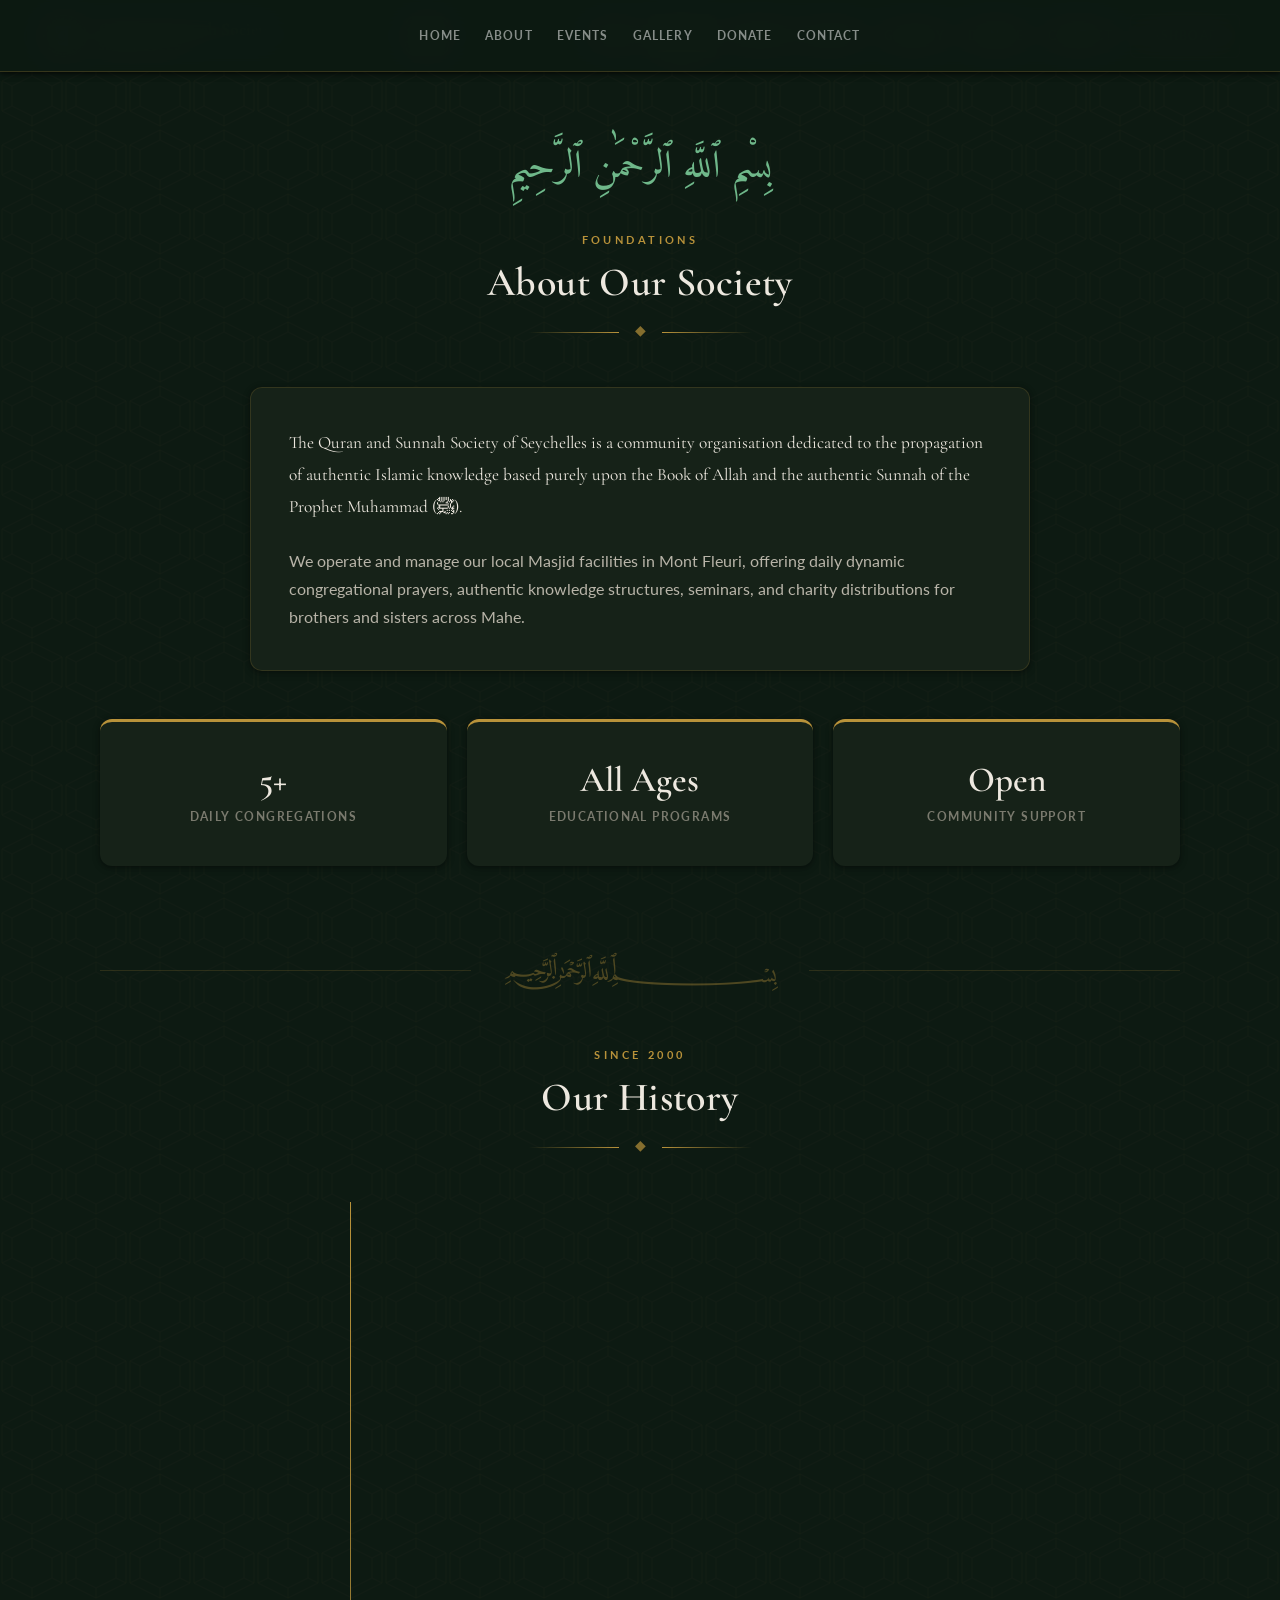
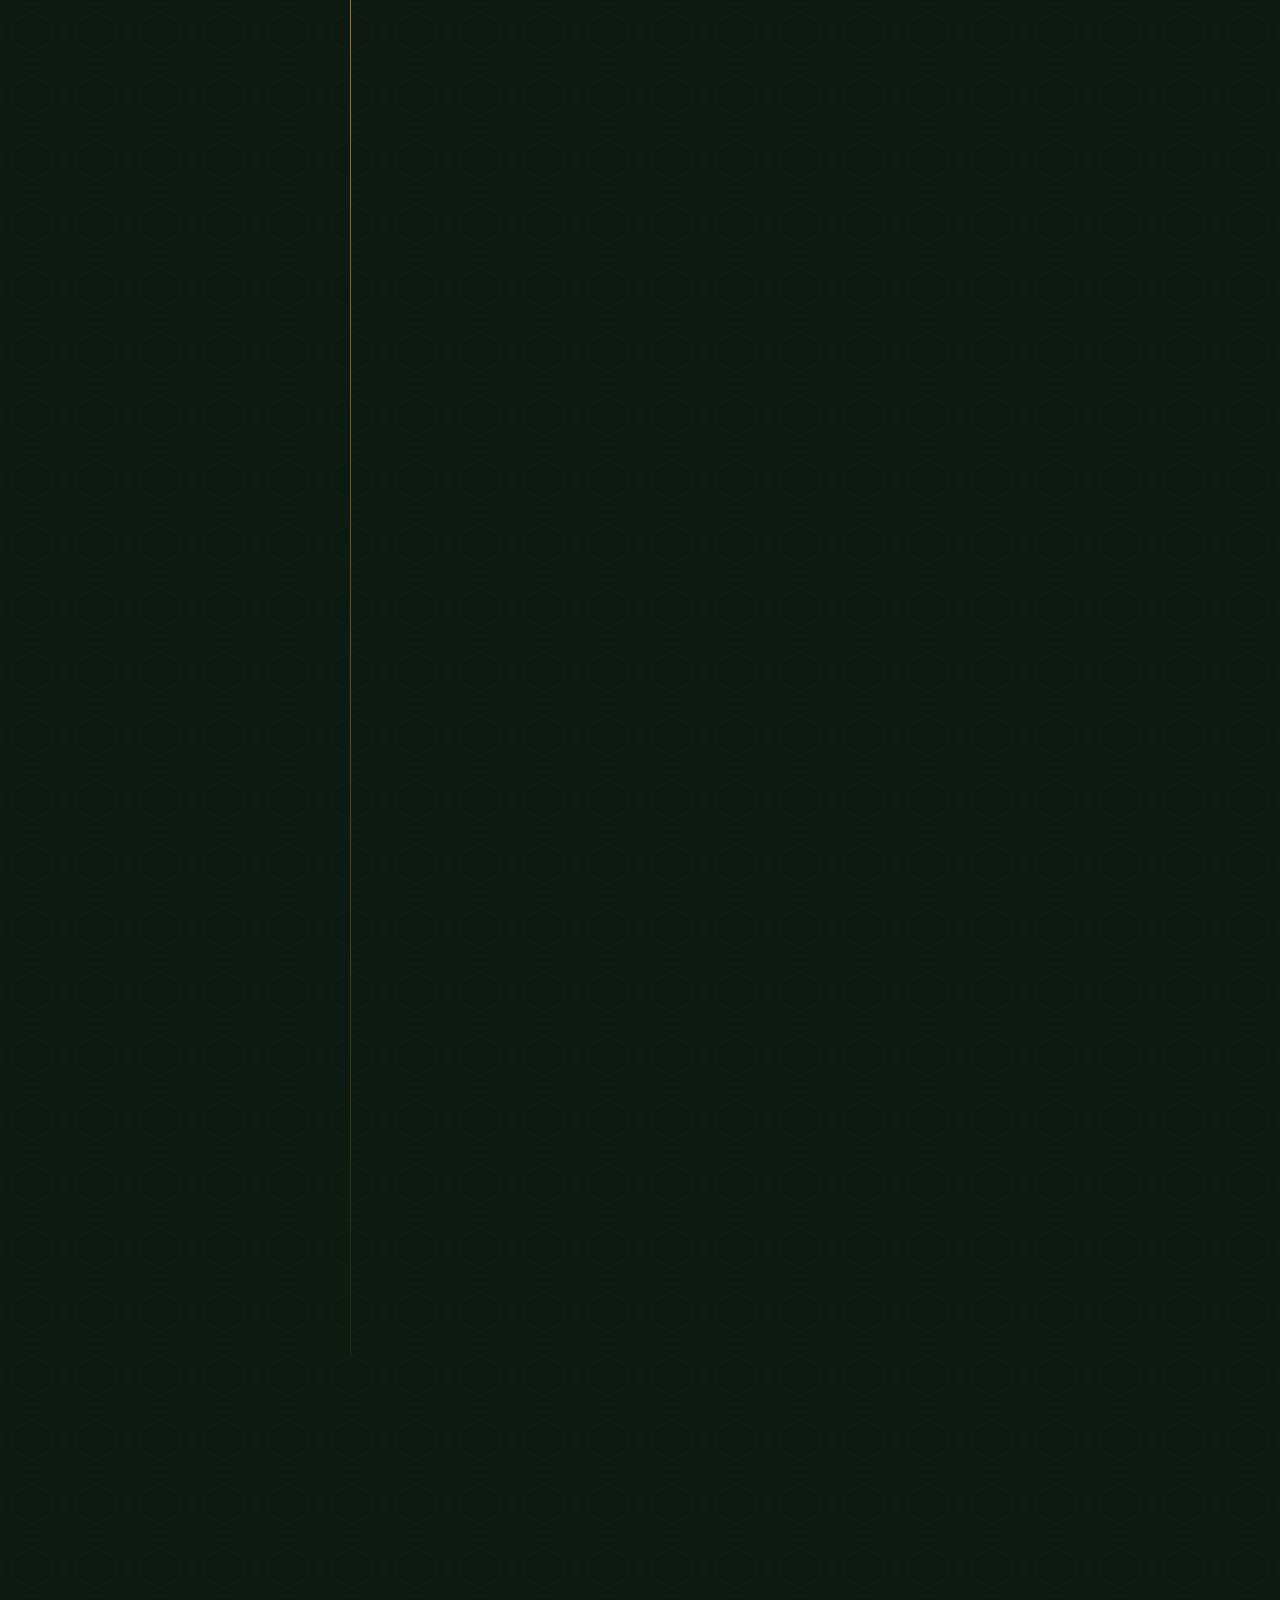
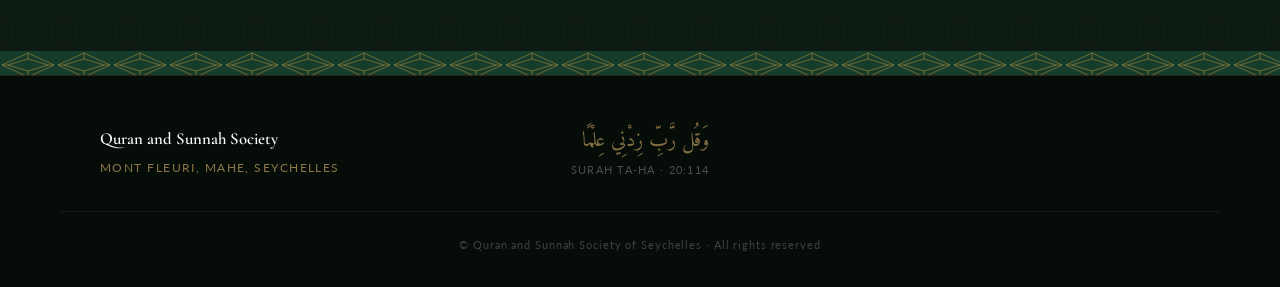
==== commit 928718e8: "Add files via upload" ====
--- a/about.html
+++ b/about.html
@@ -1,58 +1,29 @@
 <!doctype html>
-<html lang="en" data-theme="light">
+<html lang="en" data-theme="dark">
   <head>
     <meta charset="UTF-8" />
+    <link rel="icon" href="favicon.svg" type="image/svg+xml" />
     <meta name="viewport" content="width=device-width, initial-scale=1.0" />
     <title>About Us — QSS Seychelles</title>
-    <link
-      href="https://fonts.googleapis.com/css2?family=Cormorant+Garamond:ital,wght@0,300;0,400;0,600;0,700;1,300;1,400&family=Amiri:ital,wght@0,400;0,700;1,400&family=Lato:wght@300;400;700&display=swap"
-      rel="stylesheet"
-    />
+    <link href="https://fonts.googleapis.com/css2?family=Cormorant+Garamond:ital,wght@0,300;0,400;0,600;0,700;1,300;1,400&family=Amiri:ital,wght@0,400;0,700;1,400&family=Lato:wght@300;400;700&display=swap" rel="stylesheet" />
     <link rel="stylesheet" href="style.css" />
     <script src="js/theme.js"></script>
     <script type="module" src="js/components/nav.js"></script>
   </head>
-
   <body class="geo-pattern">
     <a class="skip-link" href="#main-content">Skip to content</a>
-
     <nav aria-label="Main navigation">
       <a href="index.html" class="nav-logo" aria-label="QSS Seychelles – home">
-        <img
-          src="qss_logo.png"
-          alt=""
-          aria-hidden="true"
-          width="42"
-          height="42"
-        />
-        <div class="nav-logo-text">
-          Quran &amp; Sunnah Society<span>Seychelles</span>
-        </div>
+        <img src="qss_logo.png" alt="" aria-hidden="true" width="42" height="42" />
+        <div class="nav-logo-text">Quran &amp; Sunnah Society<span>Seychelles</span></div>
       </a>
       <div class="nav-right">
-        <button
-          id="theme-toggle"
-          class="theme-toggle"
-          aria-label="Switch to dark mode"
-          title="Switch to dark mode"
-        >
-          🌙
-        </button>
-        <button
-          class="nav-toggle"
-          id="nav-toggle"
-          aria-label="Open navigation menu"
-          aria-expanded="false"
-          aria-controls="nav-links"
-        >
-          <span></span><span></span><span></span>
-        </button>
+        <button id="theme-toggle" class="theme-toggle" aria-label="Switch to light mode" title="Switch to light mode">☀️</button>
+        <button class="nav-toggle" id="nav-toggle" aria-label="Open navigation menu" aria-expanded="false" aria-controls="nav-links"><span></span><span></span><span></span></button>
       </div>
       <ul class="nav-links" id="nav-links" role="list">
         <li><a href="index.html">Home</a></li>
-        <li>
-          <a href="about.html" class="active" aria-current="page">About</a>
-        </li>
+        <li><a href="about.html" class="active" aria-current="page">About</a></li>
         <li><a href="events.html">Events &amp; Classes</a></li>
         <li><a href="gallery.html">Gallery</a></li>
         <li><a href="donate.html">Donate</a></li>
@@ -60,382 +31,44 @@
         <li><a href="admin.html" class="nav-admin">Dashboard</a></li>
       </ul>
     </nav>
-
     <main id="main-content" class="container page-wrapper">
-      <div
-        class="bismillah-header"
-        lang="ar"
-        aria-label="In the name of Allah, the Most Gracious, the Most Merciful"
-      >
-        بِسْمِ ٱللَّهِ ٱلرَّحْمَٰنِ ٱلرَّحِيمِ
+      <div class="bismillah-header" lang="ar" aria-label="In the name of Allah, the Most Gracious, the Most Merciful">بِسْمِ ٱللَّهِ ٱلرَّحْمَٰنِ ٱلرَّحِيمِ</div>
+      <span class="eyebrow" style="text-align:center;display:block">Foundations</span>
+      <h1 class="section-title">About Our Society</h1>
+      <div class="section-rule" aria-hidden="true"><span class="section-rule-line"></span><span class="section-rule-glyph">◆</span><span class="section-rule-line"></span></div>
+      <div class="content-card" style="max-width:780px;margin:0 auto 3rem">
+        <p style="line-height:1.85;color:var(--text-primary);font-size:1.08rem;margin-bottom:1.5rem;font-family:'Cormorant Garamond',serif">The Quran and Sunnah Society of Seychelles is a community organisation dedicated to the propagation of authentic Islamic knowledge based purely upon the Book of Allah and the authentic Sunnah of the Prophet Muhammad (ﷺ).</p>
+        <p style="line-height:1.8;color:var(--text-secondary);font-size:0.98rem">We operate and manage our local Masjid facilities in Mont Fleuri, offering daily dynamic congregational prayers, authentic knowledge structures, seminars, and charity distributions for brothers and sisters across Mahe.</p>
       </div>
-      <span class="eyebrow" style="text-align: center; display: block"
-        >Foundations</span
-      >
-      <h1 class="section-title">About Our Society</h1>
-      <div class="section-rule" aria-hidden="true">
-        <span class="section-rule-line"></span>
-        <span class="section-rule-glyph">◆</span>
-        <span class="section-rule-line"></span>
+      <div style="display:grid;grid-template-columns:repeat(auto-fit,minmax(min(100%,220px),1fr));gap:1.25rem;margin-top:2rem" role="list" aria-label="Key statistics">
+        <div style="background:var(--surface);padding:clamp(1.5rem,4vw,2.5rem) 1.5rem;border-radius:12px;text-align:center;border-top:3px solid var(--gilt);box-shadow:var(--shadow-sm)" role="listitem"><div style="font-family:'Cormorant Garamond',serif;font-size:2.2rem;color:var(--text-primary);font-weight:600;line-height:1">5+</div><div style="color:var(--text-muted);font-size:0.72rem;text-transform:uppercase;margin-top:0.6rem;font-weight:700;letter-spacing:0.12em">Daily Congregations</div></div>
+        <div style="background:var(--surface);padding:clamp(1.5rem,4vw,2.5rem) 1.5rem;border-radius:12px;text-align:center;border-top:3px solid var(--gilt);box-shadow:var(--shadow-sm)" role="listitem"><div style="font-family:'Cormorant Garamond',serif;font-size:2.2rem;color:var(--text-primary);font-weight:600;line-height:1">All Ages</div><div style="color:var(--text-muted);font-size:0.72rem;text-transform:uppercase;margin-top:0.6rem;font-weight:700;letter-spacing:0.12em">Educational Programs</div></div>
+        <div style="background:var(--surface);padding:clamp(1.5rem,4vw,2.5rem) 1.5rem;border-radius:12px;text-align:center;border-top:3px solid var(--gilt);box-shadow:var(--shadow-sm)" role="listitem"><div style="font-family:'Cormorant Garamond',serif;font-size:2.2rem;color:var(--text-primary);font-weight:600;line-height:1">Open</div><div style="color:var(--text-muted);font-size:0.72rem;text-transform:uppercase;margin-top:0.6rem;font-weight:700;letter-spacing:0.12em">Community Support</div></div>
       </div>
-
-      <div class="content-card" style="max-width: 780px; margin: 0 auto 3rem">
-        <p
-          style="
-            line-height: 1.85;
-            color: var(--text-primary);
-            font-size: 1.08rem;
-            margin-bottom: 1.5rem;
-            font-family: &quot;Cormorant Garamond&quot;, serif;
-          "
-        >
-          The Quran and Sunnah Society of Seychelles is a community organisation
-          dedicated to the propagation of authentic Islamic knowledge based
-          purely upon the Book of Allah and the authentic Sunnah of the Prophet
-          Muhammad (ﷺ).
-        </p>
-        <p
-          style="
-            line-height: 1.8;
-            color: var(--text-secondary);
-            font-size: 0.98rem;
-          "
-        >
-          We operate and manage our local Masjid facilities in Mont Fleuri,
-          offering daily dynamic congregational prayers, authentic knowledge
-          structures, seminars, and charity distributions for brothers and
-          sisters across Mahe.
-        </p>
-      </div>
-
-      <div
-        style="
-          display: grid;
-          grid-template-columns: repeat(
-            auto-fit,
-            minmax(min(100%, 220px), 1fr)
-          );
-          gap: 1.25rem;
-          margin-top: 2rem;
-        "
-        role="list"
-        aria-label="Key statistics"
-      >
-        <div
-          style="
-            background: var(--surface);
-            padding: clamp(1.5rem, 4vw, 2.5rem) 1.5rem;
-            border-radius: 12px;
-            text-align: center;
-            border-top: 3px solid var(--gilt);
-            box-shadow: var(--shadow-sm);
-          "
-          role="listitem"
-        >
-          <div
-            style="
-              font-family: &quot;Cormorant Garamond&quot;, serif;
-              font-size: 2.2rem;
-              color: var(--text-primary);
-              font-weight: 600;
-              line-height: 1;
-            "
-          >
-            5+
-          </div>
-          <div
-            style="
-              color: var(--text-muted);
-              font-size: 0.72rem;
-              text-transform: uppercase;
-              margin-top: 0.6rem;
-              font-weight: 700;
-              letter-spacing: 0.12em;
-            "
-          >
-            Daily Congregations
-          </div>
+      <div class="history-section">
+        <div class="section-divider" style="margin-bottom:3rem" aria-hidden="true"><span class="section-divider-line"></span><span class="section-divider-arabic">﷽</span><span class="section-divider-line"></span></div>
+        <span class="eyebrow" style="text-align:center;display:block">Since 2000</span>
+        <h2 class="section-title">Our History</h2>
+        <div class="section-rule" aria-hidden="true"><span class="section-rule-line"></span><span class="section-rule-glyph">◆</span><span class="section-rule-line"></span></div>
+        <div class="timeline">
+          <div class="timeline-entry reveal"><div class="timeline-year"><span class="timeline-year-num">2000</span></div><div class="timeline-body"><div class="timeline-label">Registration</div><h3 class="timeline-heading">A Society Is Founded</h3><p class="timeline-text">The Qur'aan and Sunnah Society of Seychelles was officially registered on the 10th October 2000, with a common goal of establishing an Islamic Centre comprising a masjid, classrooms, an information centre, a library, and an office.</p><p class="timeline-text">Islam was expanding among the Seychellois in the mid-nineties, and there was a growing need to decentralise the Islamic activities then concentrated at the single masjid in Victoria — the only masjid in Seychelles at that time.</p></div></div>
+          <div class="timeline-entry reveal"><div class="timeline-year"><span class="timeline-year-num" style="font-size:0.95rem;color:var(--text-muted)">Early Days</span></div><div class="timeline-body"><div class="timeline-label">La Louise</div><h3 class="timeline-heading">Humble Beginnings</h3><p class="timeline-text">Due to limited funds and facilities, the Society initially functioned from La Louise — the residence of Imam Idris Yusuf, the first Seychellois imam to graduate from the Islamic University of Madinah, Saudi Arabia.</p><p class="timeline-text">Daily activities included the five obligatory salah, Islamic knowledge sessions grounded in authentic 'aqeedah, propagation of Islam, and administrative work. Jumu'ah was performed under a large mango tree beneath a tent rented each week from SIDEC.</p><div class="timeline-highlight">"Each week the few Muslim brothers willingly contributed funds to cater for the rental of the tent."</div></div></div>
+          <div class="timeline-entry reveal"><div class="timeline-year"><span class="timeline-year-num" style="font-size:0.95rem;color:var(--text-muted)">Growth</span></div><div class="timeline-body"><div class="timeline-label">Beaufond Lane · Mont Fleuri</div><h3 class="timeline-heading">A Permanent Home Takes Shape</h3><p class="timeline-text">As the local Muslim population grew, membership fees allowed the Society to rent a carpentry workshop from Mr Fernand Laporte at Beaufond Lane, Mont Fleuri. All activities were relocated to this new address — the very land the Masjid stands on today.</p><p class="timeline-text">Brothers contributed financially and physically to convert the workshop into a prayer hall, separated by curtains to accommodate male and female worshippers, with a small office and library alongside.</p></div></div>
+          <div class="timeline-entry reveal"><div class="timeline-year"><span class="timeline-year-num" style="font-size:0.95rem;color:var(--text-muted)">Expansion</span></div><div class="timeline-body"><div class="timeline-label">Education &amp; Outreach</div><h3 class="timeline-heading">Knowledge Programmes Flourish</h3><p class="timeline-text">As the centre gained recognition, its programmes intensified. Islamic lessons in 'aqeedah, fiqh, and hadeeth were conducted for both men and women, alongside a madrassa for children. Weekend lectures and full-day educational programmes became regular features.</p><p class="timeline-text">During Ramadan, sponsored iftar and dinner programmes were organised. For da'wah, adverts were placed in the local newspaper twice monthly offering free distribution of books, and visitors were welcomed to the centre.</p></div></div>
+          <div class="timeline-entry reveal"><div class="timeline-year"><span class="timeline-year-num">2007</span></div><div class="timeline-body"><div class="timeline-label">Land Acquisition</div><h3 class="timeline-heading">The Land Is Secured</h3><p class="timeline-text">The centre had begun attracting foreign Muslim visitors, and contacts were established to seek sponsors for the construction of a proper masjid. Alhamdulillah, in 2007 Mr Fernand Laporte agreed to sell the land housing the centre to the Society.</p><p class="timeline-text">An adjacent plot belonging to Mr Decise Hoarau was also purchased, made possible through the generous sponsorship of DAR AL BER Society — a charitable organisation based in Dubai.</p><div class="timeline-highlight">"Upon his visit to the centre, a member of the UAE royal family expressed his desire to sponsor the masjid project — alhamdulillah."</div></div></div>
+          <div class="timeline-entry reveal"><div class="timeline-year"><span class="timeline-year-num">2013</span></div><div class="timeline-body"><div class="timeline-label">Completion</div><h3 class="timeline-heading">The Masjid Is Complete</h3><p class="timeline-text">The masjid project was completed in the year 2013, alhamdulillah. The Quran and Sunnah Society now operates from a fully equipped facility: a spacious masjid, four classrooms, an office, a janaza room, a library, and an information centre — His Highness Sheikh Dr. Sultan Bin Khalifa Bin Zayed Al Nahyan's Masjid at Beaufond Lane, Mont Fleuri, Mahé, Seychelles.</p></div></div>
         </div>
-        <div
-          style="
-            background: var(--surface);
-            padding: clamp(1.5rem, 4vw, 2.5rem) 1.5rem;
-            border-radius: 12px;
-            text-align: center;
-            border-top: 3px solid var(--gilt);
-            box-shadow: var(--shadow-sm);
-          "
-          role="listitem"
-        >
-          <div
-            style="
-              font-family: &quot;Cormorant Garamond&quot;, serif;
-              font-size: 2.2rem;
-              color: var(--text-primary);
-              font-weight: 600;
-              line-height: 1;
-            "
-          >
-            All Ages
-          </div>
-          <div
-            style="
-              color: var(--text-muted);
-              font-size: 0.72rem;
-              text-transform: uppercase;
-              margin-top: 0.6rem;
-              font-weight: 700;
-              letter-spacing: 0.12em;
-            "
-          >
-            Educational Programs
-          </div>
-        </div>
-        <div
-          style="
-            background: var(--surface);
-            padding: clamp(1.5rem, 4vw, 2.5rem) 1.5rem;
-            border-radius: 12px;
-            text-align: center;
-            border-top: 3px solid var(--gilt);
-            box-shadow: var(--shadow-sm);
-          "
-          role="listitem"
-        >
-          <div
-            style="
-              font-family: &quot;Cormorant Garamond&quot;, serif;
-              font-size: 2.2rem;
-              color: var(--text-primary);
-              font-weight: 600;
-              line-height: 1;
-            "
-          >
-            Open
-          </div>
-          <div
-            style="
-              color: var(--text-muted);
-              font-size: 0.72rem;
-              text-transform: uppercase;
-              margin-top: 0.6rem;
-              font-weight: 700;
-              letter-spacing: 0.12em;
-            "
-          >
-            Community Support
-          </div>
-        </div>
-      </div>
-
-      <div class="history-section">
-        <div
-          class="section-divider"
-          style="margin-bottom: 3rem"
-          aria-hidden="true"
-        >
-          <span class="section-divider-line"></span>
-          <span class="section-divider-arabic">﷽</span>
-          <span class="section-divider-line"></span>
-        </div>
-
-        <span class="eyebrow" style="text-align: center; display: block"
-          >Since 2000</span
-        >
-        <h2 class="section-title">Our History</h2>
-        <div class="section-rule" aria-hidden="true">
-          <span class="section-rule-line"></span>
-          <span class="section-rule-glyph">◆</span>
-          <span class="section-rule-line"></span>
-        </div>
-
-        <div class="timeline">
-          <div class="timeline-entry reveal">
-            <div class="timeline-year">
-              <span class="timeline-year-num">2000</span>
-            </div>
-            <div class="timeline-body">
-              <div class="timeline-label">Registration</div>
-              <h3 class="timeline-heading">A Society Is Founded</h3>
-              <p class="timeline-text">
-                The Qur'aan and Sunnah Society of Seychelles was officially
-                registered on the 10th October 2000, with a common goal of
-                establishing an Islamic Centre comprising a masjid, classrooms,
-                an information centre, a library, and an office.
-              </p>
-              <p class="timeline-text">
-                Islam was expanding among the Seychellois in the mid-nineties,
-                and there was a growing need to decentralise the Islamic
-                activities then concentrated at the single masjid in Victoria —
-                the only masjid in Seychelles at that time.
-              </p>
-            </div>
-          </div>
-
-          <div class="timeline-entry reveal">
-            <div class="timeline-year">
-              <span
-                class="timeline-year-num"
-                style="font-size: 0.95rem; color: var(--text-muted)"
-                >Early Days</span
-              >
-            </div>
-            <div class="timeline-body">
-              <div class="timeline-label">La Louise</div>
-              <h3 class="timeline-heading">Humble Beginnings</h3>
-              <p class="timeline-text">
-                Due to limited funds and facilities, the Society initially
-                functioned from La Louise — the residence of Imam Idris Yusuf,
-                the first Seychellois imam to graduate from the Islamic
-                University of Madinah, Saudi Arabia.
-              </p>
-              <p class="timeline-text">
-                Daily activities included the five obligatory salah, Islamic
-                knowledge sessions grounded in authentic 'aqeedah, propagation
-                of Islam, and administrative work. Jumu'ah was performed under a
-                large mango tree beneath a tent rented each week from SIDEC.
-              </p>
-              <div class="timeline-highlight">
-                "Each week the few Muslim brothers willingly contributed funds
-                to cater for the rental of the tent."
-              </div>
-            </div>
-          </div>
-
-          <div class="timeline-entry reveal">
-            <div class="timeline-year">
-              <span
-                class="timeline-year-num"
-                style="font-size: 0.95rem; color: var(--text-muted)"
-                >Growth</span
-              >
-            </div>
-            <div class="timeline-body">
-              <div class="timeline-label">Beaufond Lane · Mont Fleuri</div>
-              <h3 class="timeline-heading">A Permanent Home Takes Shape</h3>
-              <p class="timeline-text">
-                As the local Muslim population grew, membership fees allowed the
-                Society to rent a carpentry workshop from Mr Fernand Laporte at
-                Beaufond Lane, Mont Fleuri. All activities were relocated to
-                this new address — the very land the Masjid stands on today.
-              </p>
-              <p class="timeline-text">
-                Brothers contributed financially and physically to convert the
-                workshop into a prayer hall, separated by curtains to
-                accommodate male and female worshippers, with a small office and
-                library alongside.
-              </p>
-            </div>
-          </div>
-
-          <div class="timeline-entry reveal">
-            <div class="timeline-year">
-              <span
-                class="timeline-year-num"
-                style="font-size: 0.95rem; color: var(--text-muted)"
-                >Expansion</span
-              >
-            </div>
-            <div class="timeline-body">
-              <div class="timeline-label">Education &amp; Outreach</div>
-              <h3 class="timeline-heading">Knowledge Programmes Flourish</h3>
-              <p class="timeline-text">
-                As the centre gained recognition, its programmes intensified.
-                Islamic lessons in 'aqeedah, fiqh, and hadeeth were conducted
-                for both men and women, alongside a madrassa for children.
-                Weekend lectures and full-day educational programmes became
-                regular features.
-              </p>
-              <p class="timeline-text">
-                During Ramadan, sponsored iftar and dinner programmes were
-                organised. For da'wah, adverts were placed in the local
-                newspaper twice monthly offering free distribution of books, and
-                visitors were welcomed to the centre.
-              </p>
-            </div>
-          </div>
-
-          <div class="timeline-entry reveal">
-            <div class="timeline-year">
-              <span class="timeline-year-num">2007</span>
-            </div>
-            <div class="timeline-body">
-              <div class="timeline-label">Land Acquisition</div>
-              <h3 class="timeline-heading">The Land Is Secured</h3>
-              <p class="timeline-text">
-                The centre had begun attracting foreign Muslim visitors, and
-                contacts were established to seek sponsors for the construction
-                of a proper masjid. Alhamdulillah, in 2007 Mr Fernand Laporte
-                agreed to sell the land housing the centre to the Society.
-              </p>
-              <p class="timeline-text">
-                An adjacent plot belonging to Mr Decise Hoarau was also
-                purchased, made possible through the generous sponsorship of DAR
-                AL BER Society — a charitable organisation based in Dubai.
-              </p>
-              <div class="timeline-highlight">
-                "Upon his visit to the centre, a member of the UAE royal family
-                expressed his desire to sponsor the masjid project —
-                alhamdulillah."
-              </div>
-            </div>
-          </div>
-
-          <div class="timeline-entry reveal">
-            <div class="timeline-year">
-              <span class="timeline-year-num">2013</span>
-            </div>
-            <div class="timeline-body">
-              <div class="timeline-label">Completion</div>
-              <h3 class="timeline-heading">The Masjid Is Complete</h3>
-              <p class="timeline-text">
-                The masjid project was completed in the year 2013,
-                alhamdulillah. The Quran and Sunnah Society now operates from a
-                fully equipped facility: a spacious masjid, four classrooms, an
-                office, a janaza room, a library, and an information centre —
-                His Highness Sheikh Dr. Sultan Bin Khalifa Bin Zayed Al Nahyan's
-                Masjid at Beaufond Lane, Mont Fleuri, Mahé, Seychelles.
-              </p>
-            </div>
-          </div>
-        </div>
-
-        <div class="history-close-card reveal">
-          <span class="history-close-arabic" lang="ar">الْحَمْدُ لِلَّهِ</span>
-          <p class="history-close-text">
-            From a mango tree and a rented tent, to a fully equipped masjid
-            serving the Seychellois community — all praise and gratitude belong
-            to Allah alone.
-          </p>
-        </div>
+        <div class="history-close-card reveal"><span class="history-close-arabic" lang="ar">الْحَمْدُ لِلَّهِ</span><p class="history-close-text">From a mango tree and a rented tent, to a fully equipped masjid serving the Seychellois community — all praise and gratitude belong to Allah alone.</p></div>
       </div>
     </main>
-
     <div class="geo-band" aria-hidden="true"></div>
     <footer class="site-footer" aria-label="Site footer">
       <div class="container footer-inner">
-        <div class="footer-brand">
-          <div class="footer-logo-text">Quran and Sunnah Society</div>
-          <div class="footer-location">Mont Fleuri, Mahe, Seychelles</div>
-        </div>
-        <nav class="footer-links" aria-label="Footer navigation">
-          <a href="index.html">Home</a>
-          <a href="about.html">About</a>
-          <a href="events.html">Events</a>
-          <a href="gallery.html">Gallery</a>
-          <a href="donate.html">Donate</a>
-          <a href="contact.html">Contact</a>
-        </nav>
-        <div class="footer-ayah">
-          <span class="footer-arabic" lang="ar"
-            >وَقُل رَّبِّ زِدْنِي عِلْمًا</span
-          >
-          <span class="footer-ref">Surah Ta-Ha · 20:114</span>
-        </div>
+        <div class="footer-brand"><div class="footer-logo-text">Quran and Sunnah Society</div><div class="footer-location">Mont Fleuri, Mahe, Seychelles</div></div>
+        <nav class="footer-links" aria-label="Footer navigation"><a href="index.html">Home</a><a href="about.html">About</a><a href="events.html">Events</a><a href="gallery.html">Gallery</a><a href="donate.html">Donate</a><a href="contact.html">Contact</a></nav>
+        <div class="footer-ayah"><span class="footer-arabic" lang="ar">وَقُل رَّبِّ زِدْنِي عِلْمًا</span><span class="footer-ref">Surah Ta-Ha · 20:114</span></div>
       </div>
-      <div class="container footer-bottom">
-        <p>© Quran and Sunnah Society of Seychelles · All rights reserved</p>
-      </div>
+      <div class="container footer-bottom"><p>© Quran and Sunnah Society of Seychelles · All rights reserved</p></div>
     </footer>
   </body>
 </html>
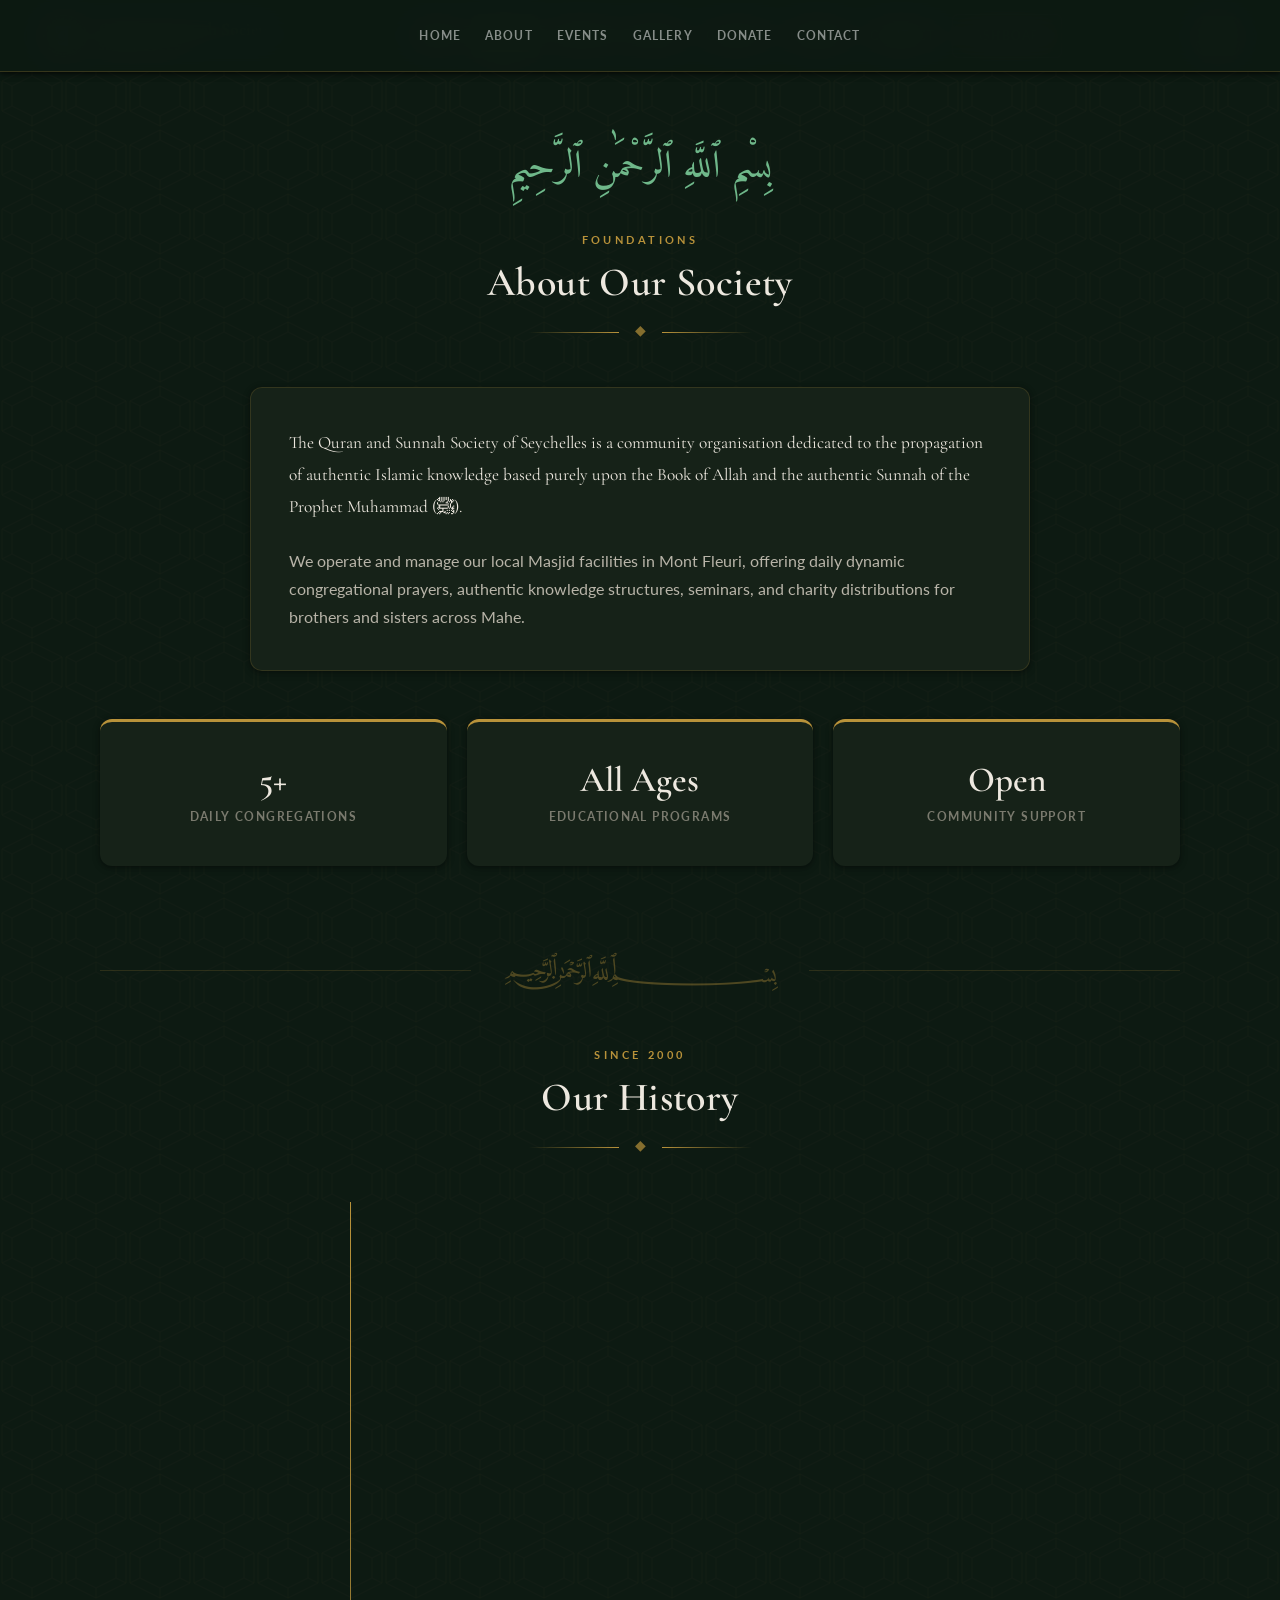
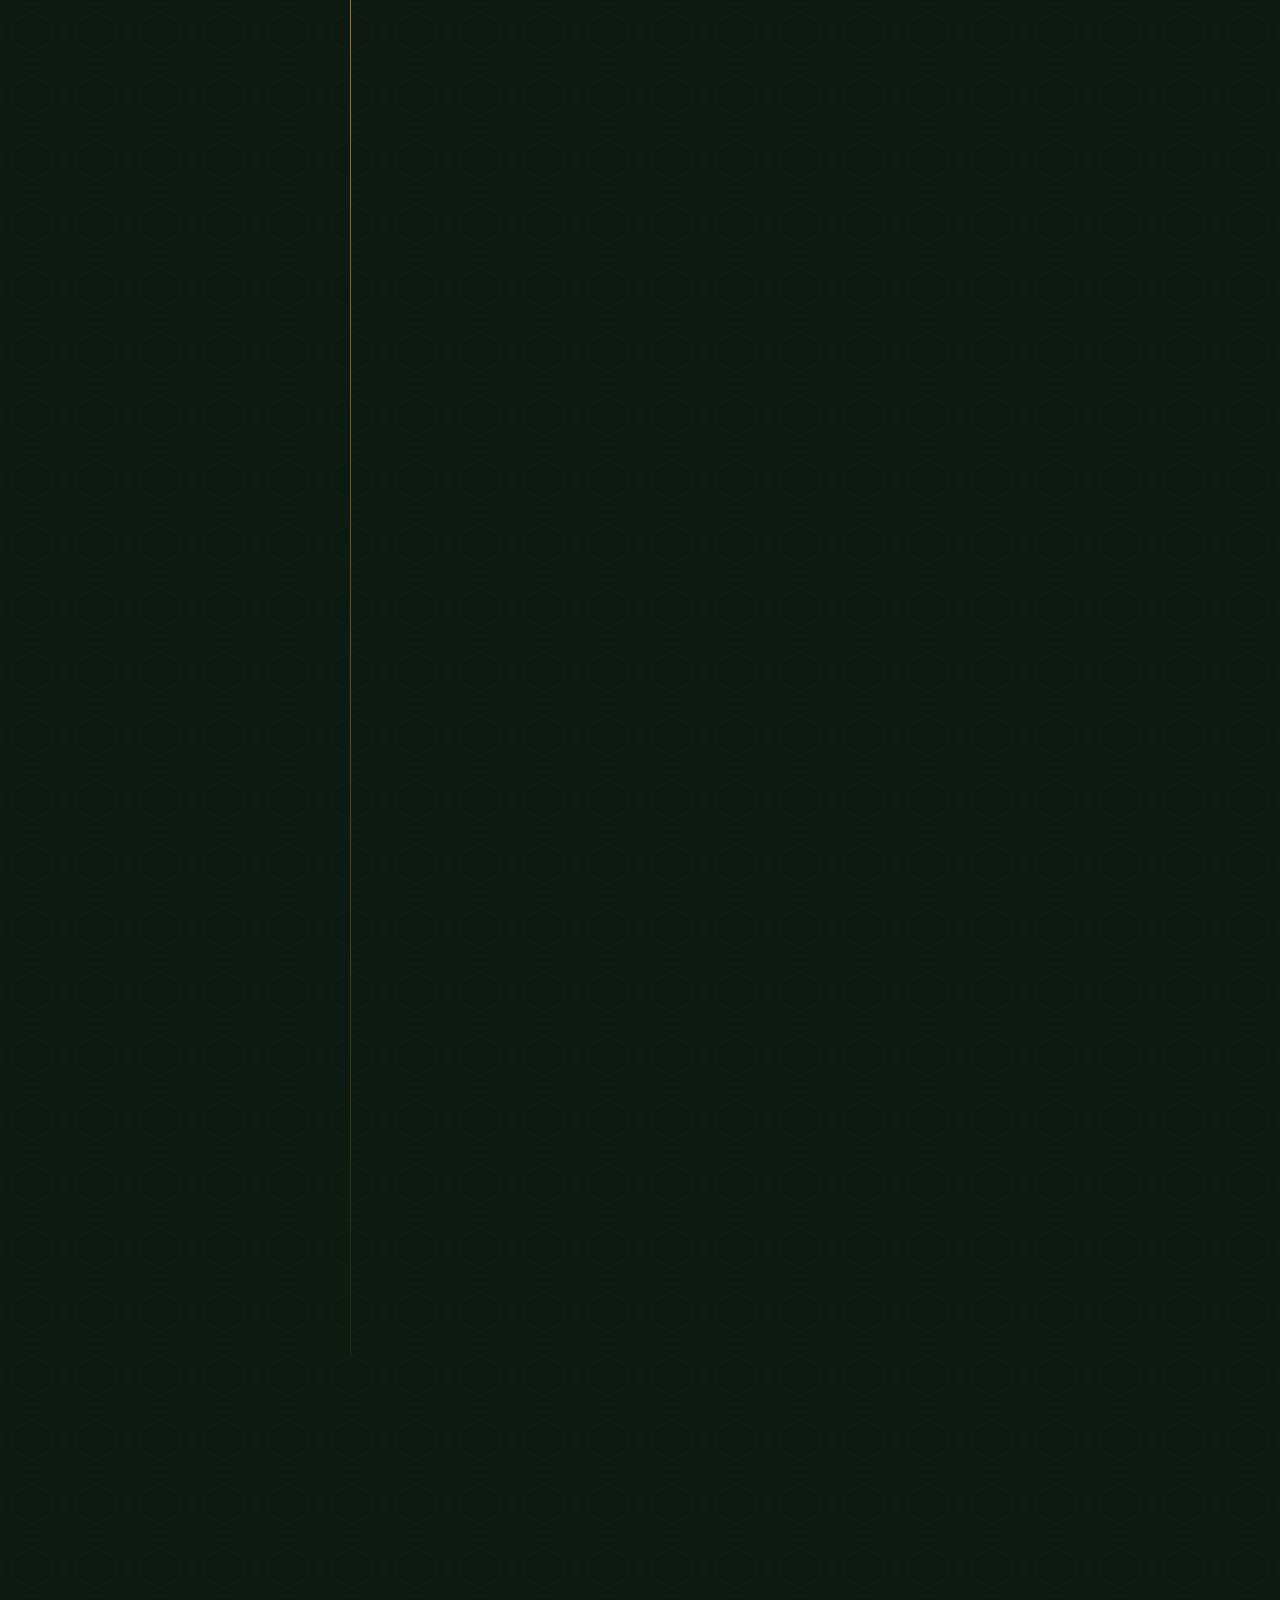
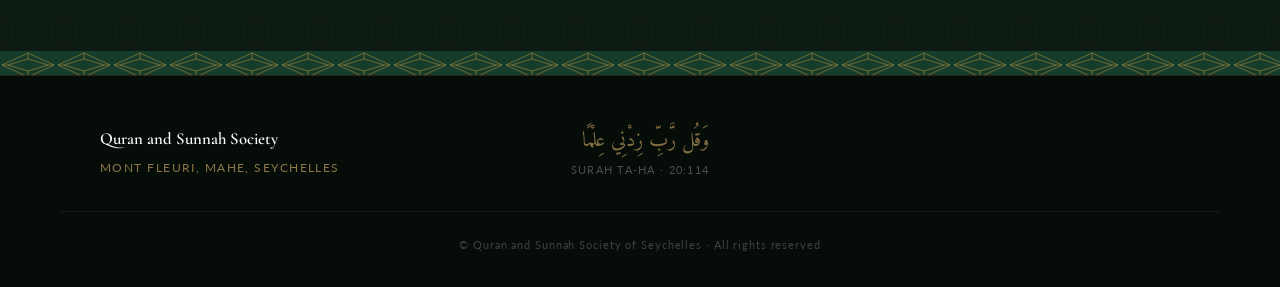
==== commit 26080cec: "Add files via upload" ====
--- a/about.html
+++ b/about.html
@@ -17,10 +17,6 @@
         <img src="qss_logo.png" alt="" aria-hidden="true" width="42" height="42" />
         <div class="nav-logo-text">Quran &amp; Sunnah Society<span>Seychelles</span></div>
       </a>
-      <div class="nav-right">
-        <button id="theme-toggle" class="theme-toggle" aria-label="Switch to light mode" title="Switch to light mode">☀️</button>
-        <button class="nav-toggle" id="nav-toggle" aria-label="Open navigation menu" aria-expanded="false" aria-controls="nav-links"><span></span><span></span><span></span></button>
-      </div>
       <ul class="nav-links" id="nav-links" role="list">
         <li><a href="index.html">Home</a></li>
         <li><a href="about.html" class="active" aria-current="page">About</a></li>
@@ -30,6 +26,10 @@
         <li><a href="contact.html">Contact</a></li>
         <li><a href="admin.html" class="nav-admin">Dashboard</a></li>
       </ul>
+      <div class="nav-right">
+        <button id="theme-toggle" class="theme-toggle" aria-label="Switch to light mode" title="Switch to light mode">☀️</button>
+        <button class="nav-toggle" id="nav-toggle" aria-label="Open navigation menu" aria-expanded="false" aria-controls="nav-links"><span></span><span></span><span></span></button>
+      </div>
     </nav>
     <main id="main-content" class="container page-wrapper">
       <div class="bismillah-header" lang="ar" aria-label="In the name of Allah, the Most Gracious, the Most Merciful">بِسْمِ ٱللَّهِ ٱلرَّحْمَٰنِ ٱلرَّحِيمِ</div>
